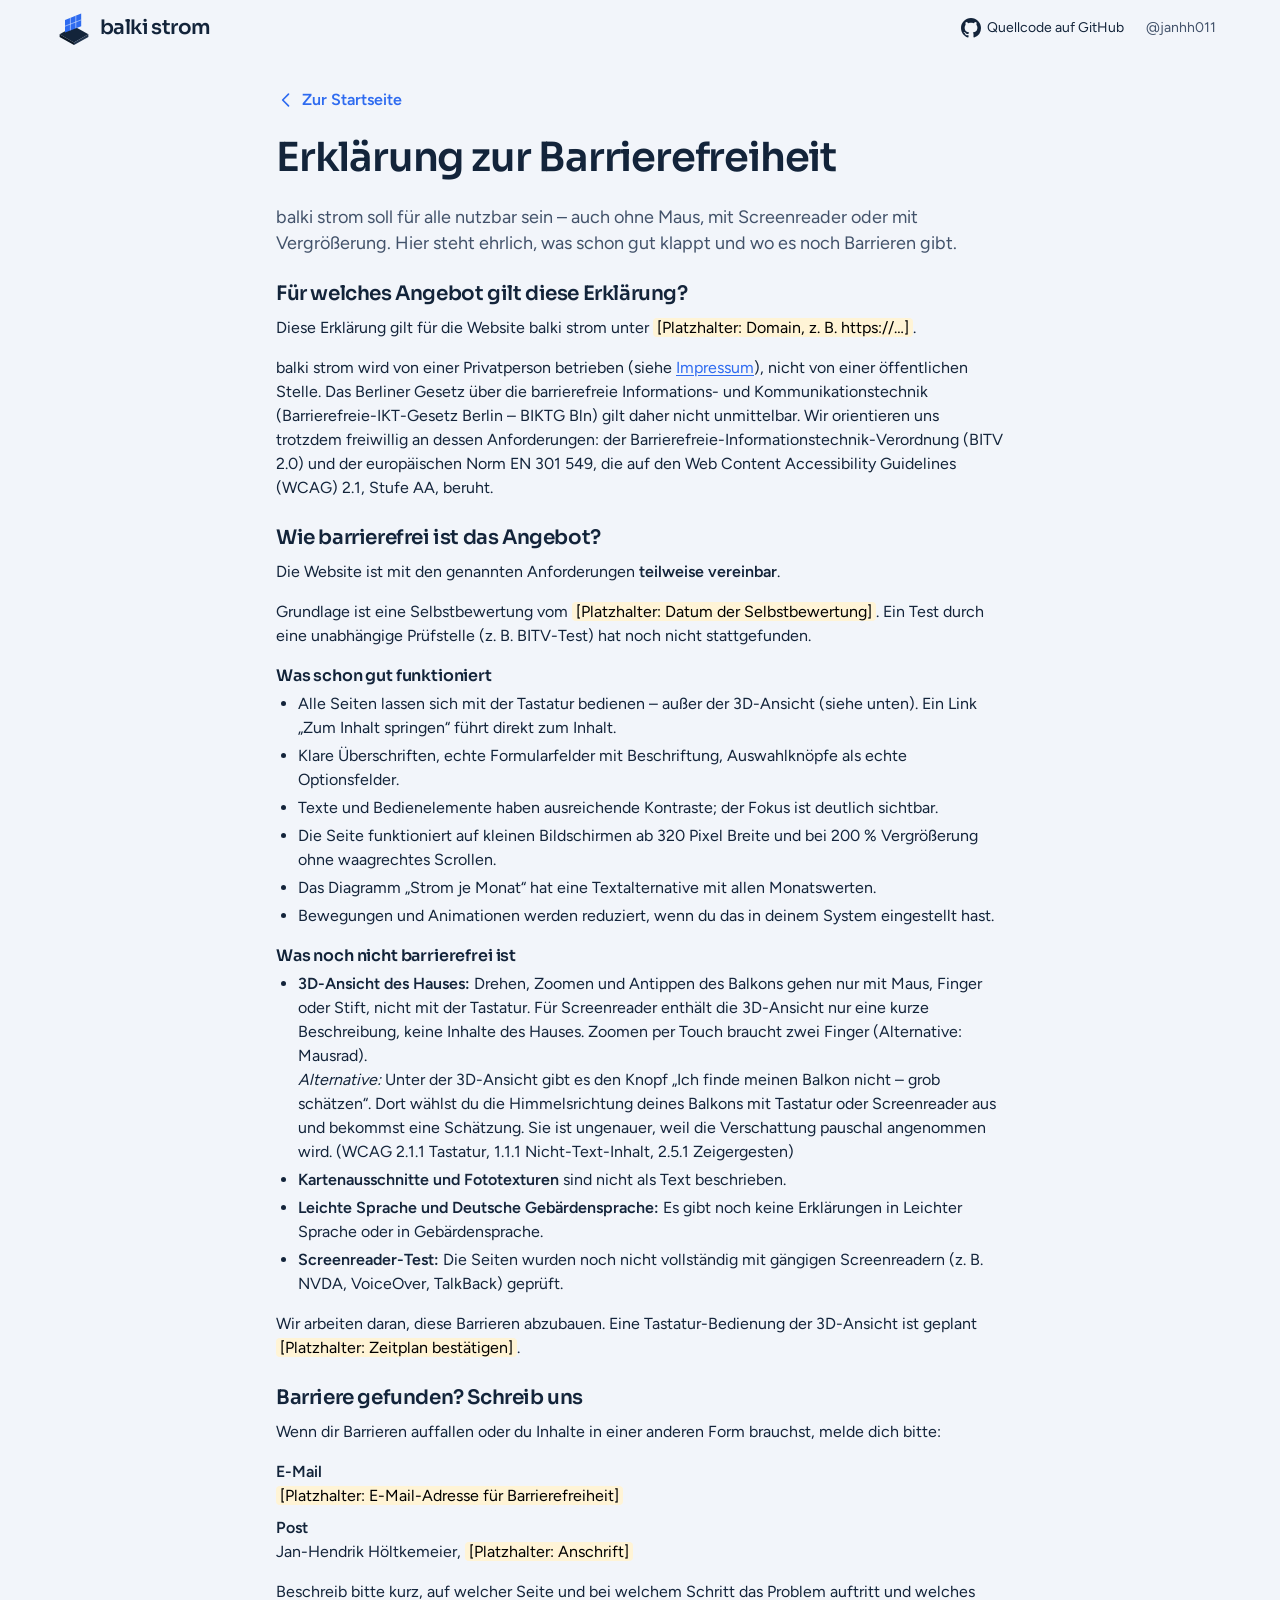
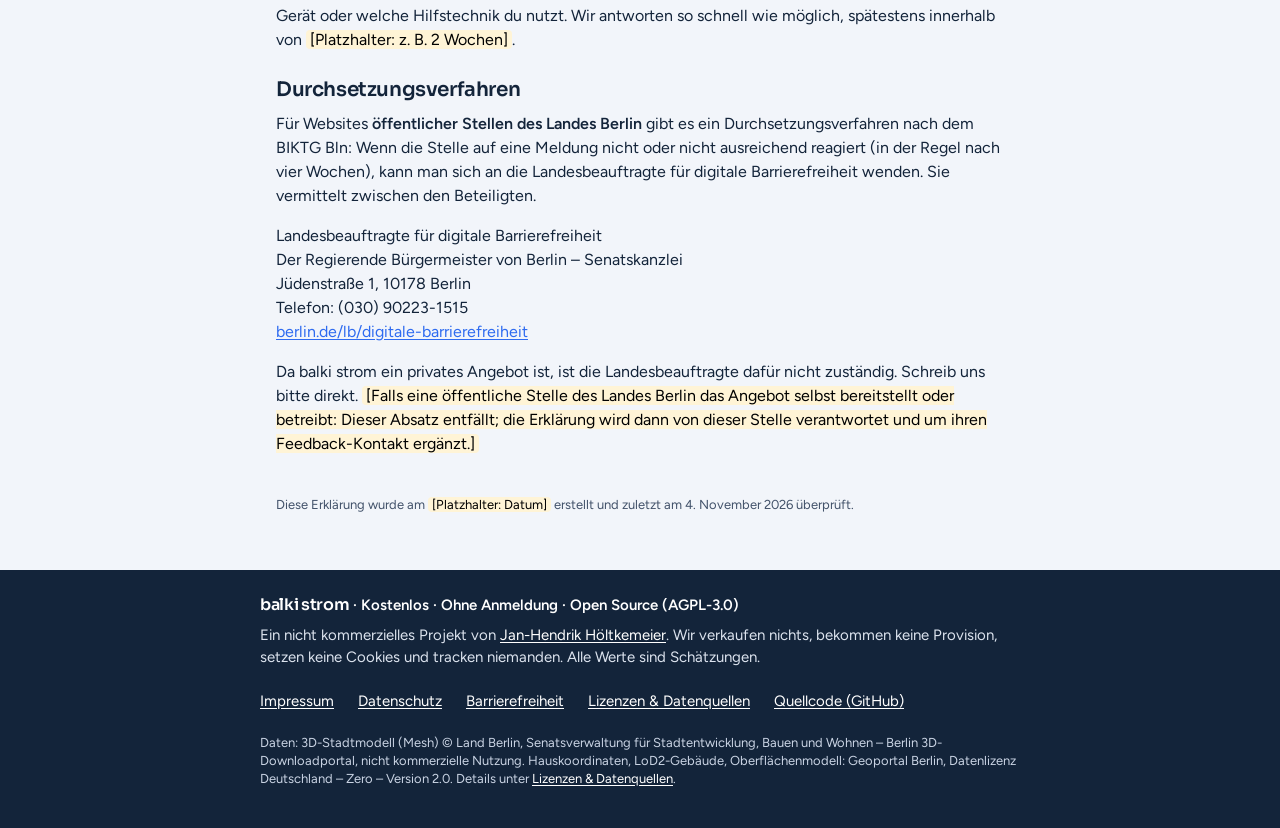
==== web/barrierefreiheit.html @ d5d0100d "Rechtliches für den öffentlichen Betrieb, Datensparsamkeit - Impressum (§ 5 DDG, § 18 MStV), Datensc" ====
<!doctype html>
<html lang="de">
<head>
<meta charset="utf-8">
<meta name="viewport" content="width=device-width, initial-scale=1">
<meta http-equiv="Content-Security-Policy" content="default-src 'self'; script-src 'none'; style-src 'self'; img-src 'self' data:; font-src 'self'; connect-src 'none'; object-src 'none'; base-uri 'none'; form-action 'none'">
<meta name="referrer" content="no-referrer">
<title>Barrierefreiheit – balki strom</title>
<meta name="description" content="Erklärung zur Barrierefreiheit von balki strom.">
<meta name="theme-color" content="#F2F5FA">
<link rel="icon" href="data:image/svg+xml,%3Csvg xmlns='http://www.w3.org/2000/svg' viewBox='0 0 32 32'%3E%3Crect width='32' height='32' rx='7' fill='%23F2F5FA'/%3E%3Cpath d='M5 21l11 6 11-6-11-6z' fill='%2313243A'/%3E%3Cpath d='M9 18V8l14-4v10z' fill='%232E6BF0'/%3E%3C/svg%3E">
<link rel="stylesheet" href="css/fonts.css">
<link rel="stylesheet" href="css/app.css">
</head>
<body>
<a class="skip" href="#inhalt">Zum Inhalt springen</a>

<header class="kopf">
  <a class="logo" href="./" aria-label="balki strom – Startseite">
    <svg viewBox="0 0 40 40" width="36" height="36" aria-hidden="true" focusable="false">
      <path d="M4 27 20 36l16-9-16-9z" fill="#13243A"/>
      <path d="M4 27v3l16 9v-3z" fill="#0b1726"/>
      <path d="M36 27v3l-16 9v-3z" fill="#22344d"/>
      <path d="M10 25V11l18-7v14z" fill="#2E6BF0"/>
      <path d="M16 22.6V8.7M22 20.3V6.4M10 18l18-7" stroke="#fff" stroke-width="1" stroke-opacity=".55"/>
    </svg>
    <span class="wortmarke">balki strom</span>
  </a>
  <nav class="kopf-nav" aria-label="Projekt auf GitHub">
    <a class="kopf-code" href="https://github.com/janhh011/balki_strom" target="_blank" rel="noopener noreferrer">
      <svg viewBox="0 0 16 16" width="20" height="20" aria-hidden="true" focusable="false"><path fill="currentColor" d="M8 0C3.58 0 0 3.58 0 8c0 3.54 2.29 6.53 5.47 7.59.4.07.55-.17.55-.38 0-.19-.01-.82-.01-1.49-2.01.37-2.53-.49-2.69-.94-.09-.23-.48-.94-.82-1.13-.28-.15-.68-.52-.01-.53.63-.01 1.08.58 1.23.82.72 1.21 1.87.87 2.33.66.07-.52.28-.87.51-1.07-1.78-.2-3.64-.89-3.64-3.95 0-.87.31-1.59.82-2.15-.08-.2-.36-1.02.08-2.12 0 0 .67-.21 2.2.82.64-.18 1.32-.27 2-.27.68 0 1.36.09 2 .27 1.53-1.04 2.2-.82 2.2-.82.44 1.1.16 1.92.08 2.12.51.56.82 1.27.82 2.15 0 3.07-1.87 3.75-3.65 3.95.29.25.54.73.54 1.48 0 1.07-.01 1.93-.01 2.2 0 .21.15.46.55.38A8.01 8.01 0 0 0 16 8c0-4.42-3.58-8-8-8z"/></svg>
      <span>Quellcode<span class="kopf-code-lang"> auf GitHub</span></span>
    </a>
    <a class="kopf-autor" href="https://github.com/janhh011" target="_blank" rel="noopener noreferrer"><span class="sr">Autor: </span>@janhh011<span class="sr"> auf GitHub</span></a>
  </nav>
</header>

<main class="seite" id="inhalt">
  <a class="zurueck" href="./"><svg viewBox="0 0 24 24" width="20" height="20" aria-hidden="true" focusable="false"><path d="M15 5l-7 7 7 7" fill="none" stroke="currentColor" stroke-width="2" stroke-linecap="round" stroke-linejoin="round"/></svg>Zur Startseite</a>
  <h1>Erklärung zur Barrierefreiheit</h1>
  <p class="lead">balki strom soll für alle nutzbar sein – auch ohne Maus, mit Screenreader oder mit Vergrößerung. Hier steht ehrlich, was schon gut klappt und wo es noch Barrieren gibt.</p>

  <h2>Für welches Angebot gilt diese Erklärung?</h2>
  <p>Diese Erklärung gilt für die Website balki strom unter <mark class="platzhalter">[Platzhalter: Domain, z. B. https://…]</mark>.</p>
  <p>balki strom wird von einer Privatperson betrieben (siehe <a href="impressum.html">Impressum</a>), nicht von einer öffentlichen Stelle. Das Berliner Gesetz über die barrierefreie Informations- und Kommunikationstechnik (Barrierefreie-IKT-Gesetz Berlin – BIKTG Bln) gilt daher nicht unmittelbar. Wir orientieren uns trotzdem freiwillig an dessen Anforderungen: der Barrierefreie-Informationstechnik-Verordnung (BITV 2.0) und der europäischen Norm EN 301 549, die auf den Web Content Accessibility Guidelines (WCAG) 2.1, Stufe AA, beruht.</p>

  <h2>Wie barrierefrei ist das Angebot?</h2>
  <p>Die Website ist mit den genannten Anforderungen <b>teilweise vereinbar</b>.</p>
  <p>Grundlage ist eine Selbstbewertung vom <mark class="platzhalter">[Platzhalter: Datum der Selbstbewertung]</mark>. Ein Test durch eine unabhängige Prüfstelle (z. B. BITV-Test) hat noch nicht stattgefunden.</p>

  <h3>Was schon gut funktioniert</h3>
  <ul>
    <li>Alle Seiten lassen sich mit der Tastatur bedienen – außer der 3D-Ansicht (siehe unten). Ein Link „Zum Inhalt springen“ führt direkt zum Inhalt.</li>
    <li>Klare Überschriften, echte Formularfelder mit Beschriftung, Auswahlknöpfe als echte Optionsfelder.</li>
    <li>Texte und Bedienelemente haben ausreichende Kontraste; der Fokus ist deutlich sichtbar.</li>
    <li>Die Seite funktioniert auf kleinen Bildschirmen ab 320 Pixel Breite und bei 200 % Vergrößerung ohne waagrechtes Scrollen.</li>
    <li>Das Diagramm „Strom je Monat“ hat eine Textalternative mit allen Monatswerten.</li>
    <li>Bewegungen und Animationen werden reduziert, wenn du das in deinem System eingestellt hast.</li>
  </ul>

  <h3>Was noch nicht barrierefrei ist</h3>
  <ul>
    <li><b>3D-Ansicht des Hauses:</b> Drehen, Zoomen und Antippen des Balkons gehen nur mit Maus, Finger oder Stift, nicht mit der Tastatur. Für Screenreader enthält die 3D-Ansicht nur eine kurze Beschreibung, keine Inhalte des Hauses. Zoomen per Touch braucht zwei Finger (Alternative: Mausrad). <br><i>Alternative:</i> Unter der 3D-Ansicht gibt es den Knopf „Ich finde meinen Balkon nicht – grob schätzen“. Dort wählst du die Himmelsrichtung deines Balkons mit Tastatur oder Screenreader aus und bekommst eine Schätzung. Sie ist ungenauer, weil die Verschattung pauschal angenommen wird. (WCAG 2.1.1 Tastatur, 1.1.1 Nicht-Text-Inhalt, 2.5.1 Zeigergesten)</li>
    <li><b>Kartenausschnitte und Fototexturen</b> sind nicht als Text beschrieben.</li>
    <li><b>Leichte Sprache und Deutsche Gebärdensprache:</b> Es gibt noch keine Erklärungen in Leichter Sprache oder in Gebärdensprache.</li>
    <li><b>Screenreader-Test:</b> Die Seiten wurden noch nicht vollständig mit gängigen Screenreadern (z. B. NVDA, VoiceOver, TalkBack) geprüft.</li>
  </ul>
  <p>Wir arbeiten daran, diese Barrieren abzubauen. Eine Tastatur-Bedienung der 3D-Ansicht ist geplant <mark class="platzhalter">[Platzhalter: Zeitplan bestätigen]</mark>.</p>

  <h2>Barriere gefunden? Schreib uns</h2>
  <p>Wenn dir Barrieren auffallen oder du Inhalte in einer anderen Form brauchst, melde dich bitte:</p>
  <dl>
    <dt>E-Mail</dt>
    <dd><mark class="platzhalter">[Platzhalter: E-Mail-Adresse für Barrierefreiheit]</mark></dd>
    <dt>Post</dt>
    <dd>Jan-Hendrik Höltkemeier, <mark class="platzhalter">[Platzhalter: Anschrift]</mark></dd>
  </dl>
  <p>Beschreib bitte kurz, auf welcher Seite und bei welchem Schritt das Problem auftritt und welches Gerät oder welche Hilfstechnik du nutzt. Wir antworten so schnell wie möglich, spätestens innerhalb von <mark class="platzhalter">[Platzhalter: z. B. 2 Wochen]</mark>.</p>

  <h2>Durchsetzungsverfahren</h2>
  <p>Für Websites <b>öffentlicher Stellen des Landes Berlin</b> gibt es ein Durchsetzungsverfahren nach dem BIKTG Bln: Wenn die Stelle auf eine Meldung nicht oder nicht ausreichend reagiert (in der Regel nach vier Wochen), kann man sich an die Landesbeauftragte für digitale Barrierefreiheit wenden. Sie vermittelt zwischen den Beteiligten.</p>
  <address>
    Landesbeauftragte für digitale Barrierefreiheit<br>
    Der Regierende Bürgermeister von Berlin – Senatskanzlei<br>
    Jüdenstraße 1, 10178 Berlin<br>
    Telefon: (030) 90223-1515<br>
    <a href="https://www.berlin.de/lb/digitale-barrierefreiheit/" target="_blank" rel="noopener noreferrer">berlin.de/lb/digitale-barrierefreiheit</a>
  </address>
  <p>Da balki strom ein privates Angebot ist, ist die Landesbeauftragte dafür nicht zuständig. Schreib uns bitte direkt. <mark class="platzhalter">[Falls eine öffentliche Stelle des Landes Berlin das Angebot selbst bereitstellt oder betreibt: Dieser Absatz entfällt; die Erklärung wird dann von dieser Stelle verantwortet und um ihren Feedback-Kontakt ergänzt.]</mark></p>

  <p class="klein stand">Diese Erklärung wurde am <mark class="platzhalter">[Platzhalter: Datum]</mark> erstellt und zuletzt am 4. November 2026 überprüft.</p>
</main>

<footer class="fuss">
  <div class="fuss-in">
    <h2 class="sr">Über das Projekt</h2>
    <p class="fuss-claim"><b>balki strom</b> · Kostenlos · Ohne&nbsp;Anmeldung · Open&nbsp;Source (AGPL-3.0)</p>
    <p class="fuss-text">Ein nicht kommerzielles Projekt von <a href="https://github.com/janhh011" target="_blank" rel="noopener noreferrer">Jan-Hendrik Höltkemeier</a>. Wir verkaufen nichts, bekommen keine Provision, setzen keine Cookies und tracken niemanden. Alle Werte sind Schätzungen.</p>
    <nav aria-label="Rechtliches und Projekt">
      <ul class="fuss-nav">
        <li><a href="impressum.html">Impressum</a></li>
        <li><a href="datenschutz.html">Datenschutz</a></li>
        <li><a href="barrierefreiheit.html" aria-current="page">Barrierefreiheit</a></li>
        <li><a href="lizenzen.html">Lizenzen &amp; Datenquellen</a></li>
        <li><a href="https://github.com/janhh011/balki_strom" target="_blank" rel="noopener noreferrer">Quellcode (GitHub)</a></li>
      </ul>
    </nav>
    <p class="klein fuss-daten">Daten: 3D-Stadtmodell (Mesh) © Land Berlin, Senatsverwaltung für Stadtentwicklung, Bauen und Wohnen – Berlin 3D-Downloadportal, nicht kommerzielle Nutzung. Hauskoordinaten, LoD2-Gebäude, Oberflächenmodell: Geoportal Berlin, Datenlizenz Deutschland – Zero – Version 2.0. Details unter <a href="lizenzen.html">Lizenzen &amp; Datenquellen</a>.</p>
  </div>
</footer>
</body>
</html>
---- web/css/fonts.css ----
/* Selbst gehostete Schriften (SIL Open Font License, siehe fonts/OFL-*.txt), aus @fontsource/sora und @fontsource/figtree */
@font-face{font-family:'Sora';font-style:normal;font-weight:400;font-display:swap;src:url(../fonts/sora-latin-ext-400-normal.woff2) format('woff2');unicode-range:U+0100-02BA,U+02BD-02C5,U+02C7-02CC,U+02CE-02D7,U+02DD-02FF,U+0304,U+0308,U+0329,U+1D00-1DBF,U+1E00-1E9F,U+1EF2-1EFF,U+2020,U+20A0-20AB,U+20AD-20C0,U+2113,U+2C60-2C7F,U+A720-A7FF}
@font-face{font-family:'Sora';font-style:normal;font-weight:400;font-display:swap;src:url(../fonts/sora-latin-400-normal.woff2) format('woff2');unicode-range:U+0000-00FF,U+0131,U+0152-0153,U+02BB-02BC,U+02C6,U+02DA,U+02DC,U+0304,U+0308,U+0329,U+2000-206F,U+20AC,U+2122,U+2191,U+2193,U+2212,U+2215,U+FEFF,U+FFFD}
@font-face{font-family:'Sora';font-style:normal;font-weight:600;font-display:swap;src:url(../fonts/sora-latin-ext-600-normal.woff2) format('woff2');unicode-range:U+0100-02BA,U+02BD-02C5,U+02C7-02CC,U+02CE-02D7,U+02DD-02FF,U+0304,U+0308,U+0329,U+1D00-1DBF,U+1E00-1E9F,U+1EF2-1EFF,U+2020,U+20A0-20AB,U+20AD-20C0,U+2113,U+2C60-2C7F,U+A720-A7FF}
@font-face{font-family:'Sora';font-style:normal;font-weight:600;font-display:swap;src:url(../fonts/sora-latin-600-normal.woff2) format('woff2');unicode-range:U+0000-00FF,U+0131,U+0152-0153,U+02BB-02BC,U+02C6,U+02DA,U+02DC,U+0304,U+0308,U+0329,U+2000-206F,U+20AC,U+2122,U+2191,U+2193,U+2212,U+2215,U+FEFF,U+FFFD}
@font-face{font-family:'Figtree';font-style:normal;font-weight:400;font-display:swap;src:url(../fonts/figtree-latin-ext-400-normal.woff2) format('woff2');unicode-range:U+0100-02BA,U+02BD-02C5,U+02C7-02CC,U+02CE-02D7,U+02DD-02FF,U+0304,U+0308,U+0329,U+1D00-1DBF,U+1E00-1E9F,U+1EF2-1EFF,U+2020,U+20A0-20AB,U+20AD-20C0,U+2113,U+2C60-2C7F,U+A720-A7FF}
@font-face{font-family:'Figtree';font-style:normal;font-weight:400;font-display:swap;src:url(../fonts/figtree-latin-400-normal.woff2) format('woff2');unicode-range:U+0000-00FF,U+0131,U+0152-0153,U+02BB-02BC,U+02C6,U+02DA,U+02DC,U+0304,U+0308,U+0329,U+2000-206F,U+20AC,U+2122,U+2191,U+2193,U+2212,U+2215,U+FEFF,U+FFFD}
@font-face{font-family:'Figtree';font-style:normal;font-weight:600;font-display:swap;src:url(../fonts/figtree-latin-ext-600-normal.woff2) format('woff2');unicode-range:U+0100-02BA,U+02BD-02C5,U+02C7-02CC,U+02CE-02D7,U+02DD-02FF,U+0304,U+0308,U+0329,U+1D00-1DBF,U+1E00-1E9F,U+1EF2-1EFF,U+2020,U+20A0-20AB,U+20AD-20C0,U+2113,U+2C60-2C7F,U+A720-A7FF}
@font-face{font-family:'Figtree';font-style:normal;font-weight:600;font-display:swap;src:url(../fonts/figtree-latin-600-normal.woff2) format('woff2');unicode-range:U+0000-00FF,U+0131,U+0152-0153,U+02BB-02BC,U+02C6,U+02DA,U+02DC,U+0304,U+0308,U+0329,U+2000-206F,U+20AC,U+2122,U+2191,U+2193,U+2212,U+2215,U+FEFF,U+FFFD}
---- web/css/app.css ----
/* balki strom – Styleguide „Solar Blue“ (docs/STYLEGUIDE.md). Mobil zuerst, 8-px-Raster. */
:root {
  --navy: #13243A;
  --solar-blue: #2E6BF0;
  --ersparnis: #19B37A;
  --sonne: #FFC233;
  --mist: #F2F5FA;
  --blue-10: #EAF0FE;
  --ersparnis-tint: #E3F6EE;
  --ersparnis-text: #0B6B49;
  --sonne-tint: #FFF4D6;
  --weiss: #fff;
  --text-2: #42526A;          /* Sekundärtext auf Weiß/Mist: 7,6 : 1 */
  --linie: #D5DDEA;
  --blue-dunkel: #1F55CC;     /* Hover */
  --fehler: #A4262C;
  --r-feld: 8px; --r-karte: 12px; --r-klein: 6px;
  --s1: 4px; --s2: 8px; --s3: 16px; --s4: 24px; --s5: 40px; --s6: 64px;
  --schatten: 0 1px 2px rgba(19, 36, 58, .06), 0 4px 16px rgba(19, 36, 58, .06);
  --sora: 'Sora', system-ui, sans-serif;
  --figtree: 'Figtree', system-ui, -apple-system, 'Segoe UI', sans-serif;
  color-scheme: light;
}
*, *::before, *::after { box-sizing: border-box; }
html { -webkit-text-size-adjust: 100%; scroll-behavior: smooth; }
@media (prefers-reduced-motion: reduce) { html { scroll-behavior: auto; } *, *::before, *::after { animation-duration: .01ms !important; transition: none !important; } }
body { margin: 0; background: var(--mist); color: var(--navy); font: 400 16px/24px var(--figtree); overflow-wrap: break-word; }
h1, h2, h3 { font-family: var(--sora); font-weight: 600; margin: 0; }
h1 { font-size: 30px; line-height: 36px; letter-spacing: -.03em; }
h2 { font-size: 24px; line-height: 30px; letter-spacing: -.02em; }
h3 { font-size: 18px; line-height: 24px; letter-spacing: -.01em; }
@media (min-width: 720px) { h1 { font-size: 40px; line-height: 44px; } h2 { font-size: 28px; line-height: 34px; } }
p { margin: 0 0 var(--s3); }
a { color: var(--solar-blue); text-underline-offset: 2px; }
a:hover { color: var(--blue-dunkel); }
:focus-visible { outline: 3px solid var(--solar-blue); outline-offset: 2px; border-radius: 4px; }
[hidden] { display: none !important; }
.sr { position: absolute; width: 1px; height: 1px; overflow: hidden; clip: rect(0 0 0 0); white-space: nowrap; }
.skip { position: absolute; left: var(--s2); top: -48px; background: var(--navy); color: #fff; padding: var(--s2) var(--s3); border-radius: var(--r-feld); z-index: 10; }
.skip:focus { top: var(--s2); color: #fff; }
.klein { font-size: 13px; line-height: 18px; color: var(--text-2); }
.label { font: 600 13px/18px var(--figtree); color: var(--text-2); margin: 0 0 var(--s1); }

/* Buttons */
.btn { display: inline-flex; align-items: center; justify-content: center; gap: var(--s2); min-height: 48px; padding: 12px 20px;
  background: var(--solar-blue); color: #fff; border: 0; border-radius: var(--r-feld); font: 600 16px/24px var(--figtree);
  text-decoration: none; cursor: pointer; }
.btn:hover { background: var(--blue-dunkel); color: #fff; }
.btn-zweit { background: var(--weiss); color: var(--solar-blue); box-shadow: inset 0 0 0 2px var(--solar-blue); }
.btn-zweit:hover { background: var(--blue-10); color: var(--blue-dunkel); }
.link { background: none; border: 0; padding: 0; color: var(--solar-blue); font: inherit; text-decoration: underline; text-underline-offset: 2px; cursor: pointer; min-height: 32px; }

/* Kopf */
.kopf { display: flex; align-items: center; justify-content: space-between; gap: var(--s3); padding: var(--s2) var(--s3); max-width: 1200px; margin: 0 auto; }
.logo { display: inline-flex; align-items: center; gap: var(--s2); color: var(--navy); text-decoration: none; }
.wortmarke { font: 600 20px/24px var(--sora); letter-spacing: -.03em; }
.kopf-code { display: inline-flex; align-items: center; gap: 6px; font-size: 14px; color: var(--navy); text-decoration: none; padding: 6px 10px; border-radius: var(--r-feld); min-height: 40px; }
.kopf-code:hover { background: var(--blue-10); color: var(--navy); }
.kopf-code-lang { display: none; }
@media (min-width: 560px) { .kopf-code-lang { display: inline; } }

/* 1. Start */
.start { padding: var(--s4) var(--s3) var(--s5); }
.start-in { max-width: 640px; margin: 0 auto; }
.eyebrow { font: 600 13px/18px var(--figtree); color: var(--solar-blue); text-transform: uppercase; letter-spacing: .06em; margin-bottom: var(--s2); }
.start h1 { margin-bottom: var(--s3); }
.lead { font-size: 18px; line-height: 26px; color: var(--text-2); }
.suche { position: relative; margin-top: var(--s4); }
.suche-label { display: block; font: 600 16px/24px var(--figtree); margin-bottom: var(--s2); }
.suche-feld { display: flex; align-items: center; gap: var(--s2); background: var(--weiss); border: 2px solid var(--linie); border-radius: var(--r-karte); padding: 6px 6px 6px 12px; box-shadow: var(--schatten); }
.suche-feld:focus-within { border-color: var(--solar-blue); box-shadow: 0 0 0 4px var(--blue-10); }
.suche-icon { width: 24px; height: 24px; color: var(--text-2); flex: none; }
.suche input { flex: 1; min-width: 0; border: 0; background: none; font: 400 18px/24px var(--figtree); color: var(--navy); padding: 10px 4px; outline: none; }
.suche input::placeholder { color: #6B7A8F; }
.suche .btn { flex: none; padding: 12px 18px; }
.suche-hilfe { font-size: 13px; line-height: 18px; color: var(--text-2); margin: var(--s2) 0 0; }
.vorschlaege { position: absolute; left: 0; right: 0; top: calc(100% - 22px); z-index: 5; list-style: none; margin: 0; padding: var(--s1);
  background: var(--weiss); border: 1px solid var(--linie); border-radius: var(--r-karte); box-shadow: 0 12px 32px rgba(19, 36, 58, .16); max-height: 340px; overflow: auto; }
.suche-label + .suche-feld + .vorschlaege { top: 92px; }
.vorschlaege li { padding: 10px 12px; border-radius: var(--r-feld); }
.vorschlaege [role=option] { display: flex; justify-content: space-between; align-items: baseline; gap: var(--s2); cursor: pointer; min-height: 44px; }
.vorschlaege [role=option]:hover, .vorschlaege [aria-selected=true] { background: var(--blue-10); }
.vorschlaege [aria-selected=true] { box-shadow: inset 3px 0 0 var(--solar-blue); }
.v-str { font-weight: 600; }
.v-ort { font-size: 13px; color: var(--text-2); white-space: nowrap; }
.vorschlaege .info { color: var(--text-2); font-size: 15px; line-height: 22px; }
.vertrauen { display: flex; flex-wrap: wrap; gap: var(--s2) var(--s3); list-style: none; padding: 0; margin: var(--s3) 0 0; font: 600 14px/20px var(--figtree); color: var(--navy); }
.vertrauen li { display: inline-flex; align-items: center; gap: 6px; }
.vertrauen svg { width: 18px; height: 18px; color: var(--ersparnis-text); flex: none; }
.vertrauen a { color: var(--navy); }
.gebiet { font-size: 13px; line-height: 18px; color: var(--text-2); margin: var(--s3) 0 0; }
.hinweis-nkz { margin-top: var(--s4); padding: var(--s3); background: var(--sonne-tint); border-radius: var(--r-karte); font-size: 15px; line-height: 22px; }
.hinweis-nkz b { display: block; font-family: var(--sora); font-weight: 600; }
.hinweis-nkz a { color: var(--navy); font-weight: 600; }

/* Arbeitsbereich: Haus + Ergebnis */
.arbeit { padding: 0 var(--s3) var(--s5); max-width: 1200px; margin: 0 auto; display: grid; gap: var(--s4); }
@media (min-width: 1000px) {
  .arbeit { grid-template-columns: minmax(0, 1.25fr) minmax(0, 1fr); align-items: start; gap: var(--s5); }
  .haus { position: sticky; top: var(--s3); }
}
body.hat-adresse .start { padding-bottom: var(--s4); }
body.hat-adresse .start .eyebrow, body.hat-adresse .start h1, body.hat-adresse .start .lead, body.hat-adresse .hinweis-nkz, body.hat-adresse .gebiet { display: none; }
body.hat-adresse .start-in { max-width: 1168px; }
body.hat-adresse .suche { margin-top: 0; max-width: 640px; }

.haus-kopf { display: flex; justify-content: space-between; align-items: flex-end; gap: var(--s3); margin-bottom: var(--s3); }
.haus-kopf h2:focus { outline: none; }
.haus-kopf .link { white-space: nowrap; flex: none; }
.viewer-rahmen { position: relative; border-radius: var(--r-karte); overflow: hidden; background: #DCE4F0; height: 58vh; min-height: 300px; max-height: 640px; box-shadow: var(--schatten); }
@media (min-width: 1000px) { .viewer-rahmen { height: 70vh; } }
.viewer { position: absolute; inset: 0; touch-action: none; }
.viewer-laden { position: absolute; inset: 0; display: flex; flex-direction: column; align-items: center; justify-content: center; gap: var(--s3); background: rgba(242, 245, 250, .92); padding: var(--s4); text-align: center; }
.viewer-laden p { margin: 0; font-weight: 600; }
.fortschritt { width: min(240px, 80%); height: 8px; border-radius: 4px; background: var(--blue-10); overflow: hidden; }
.fortschritt span { display: block; height: 100%; width: 0; background: var(--solar-blue); transition: width .2s; }
.viewer-tipp { position: absolute; left: var(--s2); right: var(--s2); bottom: var(--s2); margin: 0; padding: var(--s2) var(--s3); background: rgba(19, 36, 58, .86); color: #fff; border-radius: var(--r-feld); font-size: 14px; line-height: 20px; text-align: center; pointer-events: none; }
.haus-fuss { margin: var(--s2) 0 0; font-size: 14px; }
.ohne3d { background: var(--weiss); border-radius: var(--r-karte); padding: var(--s4) var(--s3); box-shadow: var(--schatten); }
.ohne3d h3 { margin-bottom: var(--s2); }

/* Chips / Segmente (echte Radiobuttons) */
.chips, .seg { display: flex; flex-wrap: wrap; gap: var(--s2); }
.seg label, .chips label { position: relative; }
.seg input, .chips input { position: absolute; opacity: 0; inset: 0; margin: 0; cursor: pointer; }
.seg span, .chips span { display: inline-flex; align-items: center; justify-content: center; min-height: 44px; min-width: 48px; padding: 8px 14px; border-radius: var(--r-feld);
  background: var(--weiss); box-shadow: inset 0 0 0 1.5px var(--linie); font-weight: 600; font-size: 15px; cursor: pointer; }
.seg input:checked + span, .chips input:checked + span { background: var(--blue-10); box-shadow: inset 0 0 0 2px var(--solar-blue); color: var(--navy); }
.seg input:focus-visible + span, .chips input:focus-visible + span { outline: 3px solid var(--solar-blue); outline-offset: 2px; }
.seg input:disabled + span { opacity: .5; cursor: progress; }

/* Ergebnis */
.karte { background: var(--weiss); border-radius: var(--r-karte); padding: var(--s4) var(--s3); box-shadow: var(--schatten); margin-bottom: var(--s3); }
@media (min-width: 720px) { .karte { padding: var(--s4); } }
.warten-text { margin: 0; }
.laden { display: flex; align-items: center; gap: var(--s3); font-weight: 600; }
.spinner { width: 24px; height: 24px; border-radius: 50%; border: 3px solid var(--blue-10); border-top-color: var(--solar-blue); animation: dreh 0.8s linear infinite; flex: none; }
@keyframes dreh { to { transform: rotate(360deg); } }
.fehler { box-shadow: inset 4px 0 0 var(--fehler), var(--schatten); }
.ergebnis-kopf { background: var(--ersparnis-tint); box-shadow: none; }
.ergebnis-kopf h2 { font-size: 26px; line-height: 34px; margin-bottom: var(--s2); }
.ergebnis-kopf h2:focus { outline: none; }
.ergebnis-kopf p:last-child { margin: 0; }
.kpi-zahl { display: inline-block; font-size: 44px; line-height: 52px; color: var(--ersparnis-text); font-variant-numeric: tabular-nums; letter-spacing: -.03em; white-space: nowrap; }
@media (min-width: 720px) { .kpi-zahl { font-size: 48px; } }
.kpis { display: grid; grid-template-columns: 1fr 1fr; gap: var(--s2); margin: 0 0 var(--s3); }
.kpi { background: var(--weiss); border-radius: var(--r-karte); padding: var(--s3); box-shadow: var(--schatten); min-width: 0; }
.kpi:first-child { grid-column: 1 / -1; }
.kpi dt { font: 600 13px/18px var(--figtree); color: var(--text-2); }
.kpi dd { margin: 0; }
.kpi-wert { display: block; font: 600 22px/30px var(--sora); font-variant-numeric: tabular-nums; letter-spacing: -.02em; }
.kpi:first-child .kpi-wert { font-size: 28px; line-height: 36px; }
.kpi-sub { display: block; font-size: 13px; line-height: 18px; color: var(--text-2); }
.kpi-gruen { background: var(--ersparnis-tint); box-shadow: none; }
.kpi-gruen .kpi-wert { color: var(--ersparnis-text); }
.lang { font-size: 15px; line-height: 22px; }
.hinweise { margin: 0 0 var(--s3); padding: var(--s3) var(--s3) var(--s3) 36px; background: var(--sonne-tint); border-radius: var(--r-karte); font-size: 15px; line-height: 22px; }
.hinweise li + li { margin-top: var(--s1); }
.wahl { border: 0; margin: 0 0 var(--s3); padding: var(--s3); background: var(--weiss); border-radius: var(--r-karte); box-shadow: var(--schatten); min-width: 0; }
.wahl legend { font: 600 16px/24px var(--sora); padding: 0; float: left; width: 100%; margin-bottom: var(--s2); }
.wahl-zeile { display: flex; flex-wrap: wrap; align-items: center; gap: var(--s2) var(--s3); margin-bottom: var(--s2); clear: both; }
.wahl-name { width: 72px; font-weight: 600; font-size: 15px; }
.wahl .klein { margin: var(--s2) 0 0; }
.monate { margin: 0 0 var(--s3); padding: var(--s3); background: var(--weiss); border-radius: var(--r-karte); box-shadow: var(--schatten); }
.monate svg { display: block; width: 100%; height: auto; margin-top: var(--s2); }
.monate .balken { fill: var(--solar-blue); }
.monate .balken:hover { fill: var(--blue-dunkel); }
.monate .achse { stroke: var(--linie); stroke-width: 1; }
.monate .tick { font: 400 11px var(--figtree); fill: var(--text-2); }
.monate .wert { font: 600 12px var(--sora); fill: var(--navy); }
.rechnung { background: var(--weiss); border-radius: var(--r-karte); box-shadow: var(--schatten); margin-bottom: var(--s3); }
.rechnung summary { padding: var(--s3); font: 600 16px/24px var(--sora); cursor: pointer; color: var(--solar-blue); list-style-position: inside; }
.rechnung-in { padding: 0 var(--s3) var(--s3); }
.feld { margin-bottom: var(--s3); }
.feld label, .feld-name { display: block; font-weight: 600; margin-bottom: var(--s1); }
.feld input[type=text], .feld input[type=number], textarea { width: 100%; font: 400 16px/24px var(--figtree); color: var(--navy); padding: 10px 12px; border: 1.5px solid var(--linie); border-radius: var(--r-feld); background: var(--weiss); }
.feld input:focus, textarea:focus { border-color: var(--solar-blue); outline: 3px solid var(--blue-10); outline-offset: 0; }
.preis-zeile { display: flex; align-items: center; gap: var(--s2); }
.preis-zeile input[type=number] { width: 112px; font-family: var(--sora); font-weight: 600; }
.feld .klein { margin: var(--s1) 0 0; }
.annahmen { display: grid; grid-template-columns: 1fr; gap: 2px var(--s3); margin: var(--s3) 0; padding-top: var(--s3); border-top: 1px solid var(--linie); font-size: 15px; line-height: 22px; }
.annahmen dt { color: var(--text-2); font-size: 13px; margin-top: var(--s2); }
.annahmen dd { margin: 0; }
@media (min-width: 560px) { .annahmen { grid-template-columns: 140px 1fr; } .annahmen dt { margin-top: 0; } }
.weiter { margin: var(--s4) 0 0; }

/* 4. Schritte */
.schritte { background: var(--weiss); padding: var(--s5) var(--s3); }
.schritte-in { max-width: 760px; margin: 0 auto; }
.schritte h2 { margin-bottom: var(--s2); }
.liste-schritte { list-style: none; counter-reset: schritt; padding: 0; margin: var(--s4) 0 0; }
.schritt { counter-increment: schritt; position: relative; padding: 0 0 var(--s5) 56px; }
.schritt::before { content: counter(schritt); position: absolute; left: 0; top: 0; width: 40px; height: 40px; border-radius: 50%; background: var(--solar-blue); color: #fff;
  font: 600 18px/40px var(--sora); text-align: center; }
.schritt:not(:last-child)::after { content: ''; position: absolute; left: 19px; top: 48px; bottom: 8px; width: 2px; background: var(--blue-10); }
.schritt-kopf { display: flex; flex-wrap: wrap; align-items: baseline; gap: var(--s1) var(--s3); margin: 6px 0 var(--s2); }
.dauer { font: 600 13px/18px var(--figtree); background: var(--sonne-tint); color: var(--navy); padding: 2px 8px; border-radius: var(--r-klein); }
.haken { list-style: none; padding: 0; margin: 0 0 var(--s3); }
.haken li { position: relative; padding-left: 28px; margin-bottom: var(--s2); }
.haken li::before { content: ''; position: absolute; left: 4px; top: 6px; width: 12px; height: 7px; border-left: 2px solid var(--ersparnis-text); border-bottom: 2px solid var(--ersparnis-text); transform: rotate(-45deg); }
.unter { padding-left: 20px; margin: 0 0 var(--s2); }
.unter li { margin-bottom: var(--s1); }
.mastr { display: grid; grid-template-columns: 1fr; gap: 2px var(--s3); margin: 0 0 var(--s3); padding: var(--s3); background: var(--mist); border-radius: var(--r-karte); font-size: 15px; line-height: 22px; }
.mastr dt { font-weight: 600; margin-top: var(--s2); }
.mastr dt:first-child { margin-top: 0; }
.mastr dd { margin: 0; }
@media (min-width: 560px) { .mastr { grid-template-columns: 140px 1fr; } .mastr dt { margin-top: 0; } }
.mail { background: var(--mist); border-radius: var(--r-karte); padding: var(--s3); margin-top: var(--s3); }
.mail-felder { display: grid; gap: 0 var(--s3); }
@media (min-width: 560px) { .mail-felder { grid-template-columns: 1fr 1fr; } }
.mail-betreff { font-size: 15px; }
.mail-betreff .label { display: inline; }
textarea { min-height: 280px; resize: vertical; font-size: 15px; line-height: 22px; }
.aktionen { display: flex; flex-wrap: wrap; gap: var(--s2); margin-top: var(--s2); }
.aktionen .btn { flex: 1 1 200px; }
.hilfe { padding-left: 20px; margin: 0; }
.hilfe li { margin-bottom: var(--s2); }
.ziel { font: 600 18px/26px var(--sora); padding-left: 56px; margin: 0; }

/* Fuß */
.fuss { background: var(--navy); color: #fff; padding: var(--s5) var(--s3); }
.fuss-in { max-width: 760px; margin: 0 auto; }
.fuss a { color: #fff; }
.fuss .klein { color: #C9D3E3; }
.fuss-titel { font-size: 18px; line-height: 24px; margin-bottom: var(--s2); }
.fuss-links { margin: 0; }

/* Attrappe des Viewers */
.attrappe { position: absolute; inset: 0; display: flex; align-items: center; justify-content: center; padding: var(--s3); }
.attrappe-svg { width: 100%; height: 100%; max-width: 420px; }
.a-wand { fill: #E9DCC7; stroke: #C9B898; }
.a-titel { font: 600 11px var(--figtree); fill: var(--text-2); }
.a-fenster { fill: #9FB3CC; }
.a-gelaender { fill: #8C99AA; }
.a-balkon { cursor: pointer; }
.a-balkon:hover .a-gelaender, .a-balkon:focus .a-gelaender { fill: var(--sonne); }
.a-balkon:focus { outline: none; }
.a-balkon.an .a-gelaender { fill: var(--navy); }
.a-modul { fill: var(--solar-blue); stroke: #fff; stroke-width: .8; }
.a-marker { fill: var(--sonne); stroke: var(--navy); stroke-width: 1.5; }

/* Unterseiten (Impressum, Datenschutz) */
.seite { max-width: 760px; margin: 0 auto; padding: var(--s4) var(--s3) var(--s5); }
.seite h1 { margin-bottom: var(--s4); }
.seite h2 { margin: var(--s4) 0 var(--s2); font-size: 20px; line-height: 28px; }
.platzhalter { background: var(--sonne-tint); padding: 0 4px; border-radius: 4px; }

/* Kopf: GitHub-Links (Repo + Profil) */
.kopf-nav { display: flex; align-items: center; gap: var(--s1); flex: none; }
.kopf-code svg { flex: none; }
.kopf-autor { display: none; font-size: 14px; color: var(--text-2); text-decoration: none; padding: 6px 8px; border-radius: var(--r-feld); min-height: 40px; align-items: center; }
.kopf-autor:hover { background: var(--blue-10); color: var(--navy); }
@media (min-width: 480px) { .kopf-autor { display: inline-flex; } }

/* Fuß: kompakt */
.fuss { padding: var(--s4) var(--s3) var(--s5); font-size: 15px; line-height: 22px; }
.fuss p { margin: 0 0 var(--s2); }
.fuss-claim { font-weight: 600; }
.fuss-claim b { font: 600 16px/22px var(--sora); letter-spacing: -.02em; }
.fuss-text { color: #DCE3EE; }
.fuss-nav { list-style: none; padding: 0; margin: var(--s3) 0; display: flex; flex-wrap: wrap; gap: 0 var(--s4); }
.fuss-nav a { display: inline-block; padding: 6px 0; }
.fuss .fuss-daten { margin: 0; }
.fuss a:hover { color: var(--sonne-tint); }
.fuss :focus-visible { outline-color: var(--sonne); }

/* Unterseiten: Impressum, Datenschutz, Barrierefreiheit, Lizenzen */
.zurueck { display: inline-flex; align-items: center; gap: 6px; margin-bottom: var(--s3); font-weight: 600; text-decoration: none; min-height: 40px; }
.zurueck:hover { text-decoration: underline; }
.seite h3 { margin: var(--s3) 0 var(--s1); font-size: 16px; line-height: 24px; }
.seite ul, .seite ol { padding-left: 22px; margin: 0 0 var(--s3); }
.seite li { margin-bottom: var(--s1); }
.seite address { font-style: normal; margin: 0 0 var(--s3); }
.seite .lead { margin-bottom: var(--s4); }
.seite dl { margin: 0 0 var(--s3); }
.seite dt { font-weight: 600; margin-top: var(--s2); }
.seite dd { margin: 0; }
.kasten { background: var(--weiss); border-radius: var(--r-karte); padding: var(--s3); box-shadow: var(--schatten); margin: 0 0 var(--s3); }
.kasten > :last-child { margin-bottom: 0; }
.kasten-hinweis { background: var(--sonne-tint); box-shadow: none; }
.kasten-gut { background: var(--ersparnis-tint); box-shadow: none; }
.inhalt-liste { columns: 1; }
@media (min-width: 560px) { .inhalt-liste { columns: 2; column-gap: var(--s4); } }
.lizenztext { overflow-wrap: anywhere; font: 400 13px/19px ui-monospace, SFMono-Regular, Menlo, Consolas, monospace; background: var(--weiss); border: 1px solid var(--linie); border-radius: var(--r-feld); padding: var(--s3); margin: 0 0 var(--s3); }
.lizenztext p { margin: 0 0 var(--s2); }
.lizenztext p:last-child { margin: 0; }
.stand { margin-top: var(--s5); }
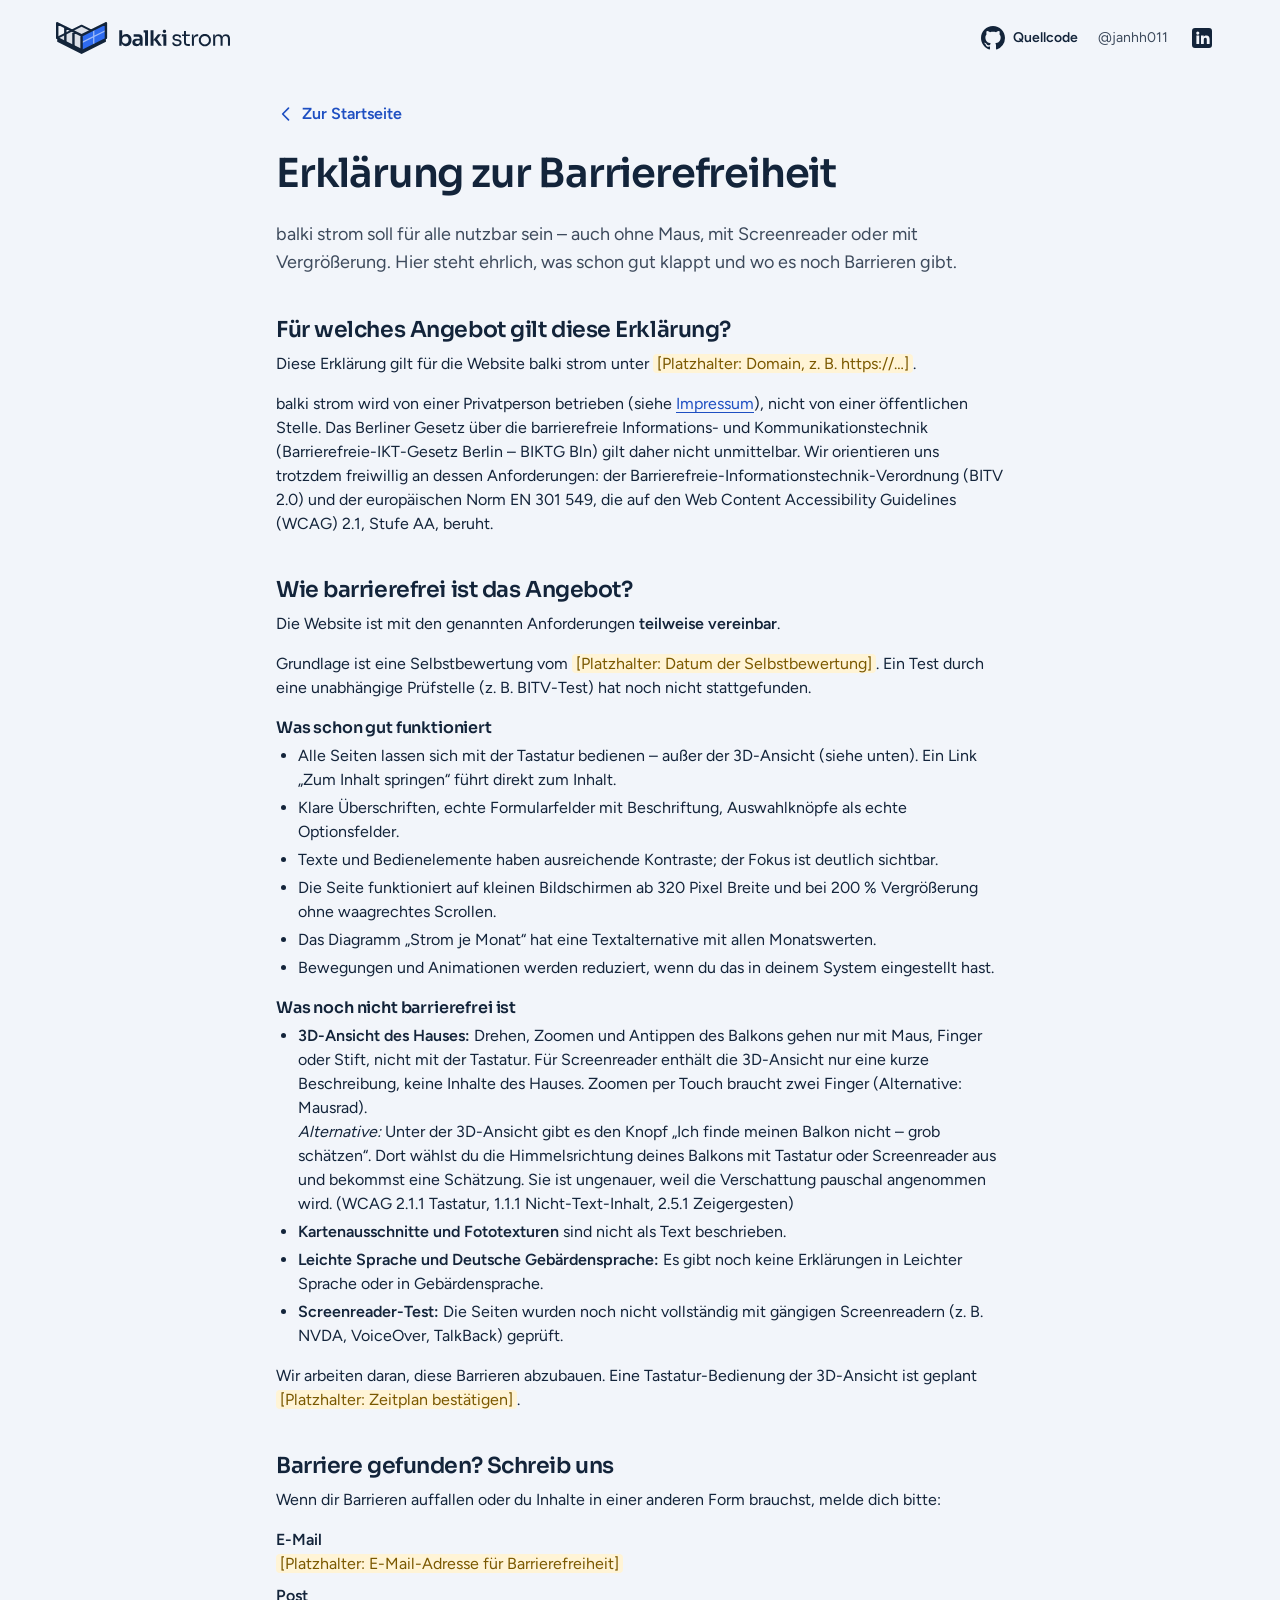
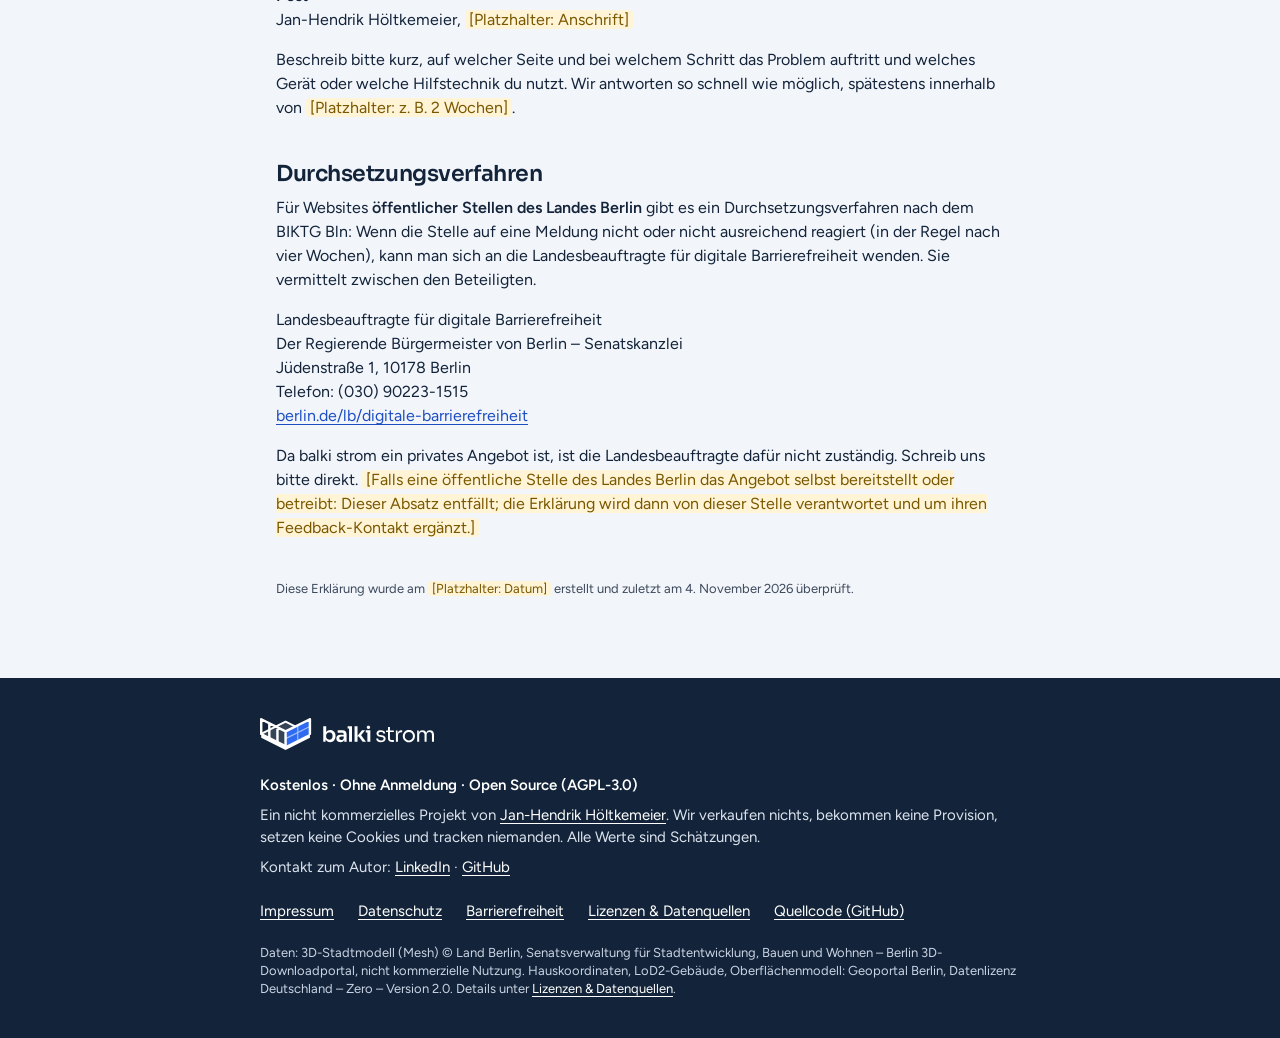
==== commit f1ba92fd: "Styleguide exakt umgesetzt, LinkedIn, Viewer-Rückmeldungen - Logo/Bildmarke aus den Vektorformen des" ====
--- a/web/barrierefreiheit.html
+++ b/web/barrierefreiheit.html
@@ -8,7 +8,9 @@
 <title>Barrierefreiheit – balki strom</title>
 <meta name="description" content="Erklärung zur Barrierefreiheit von balki strom.">
 <meta name="theme-color" content="#F2F5FA">
-<link rel="icon" href="data:image/svg+xml,%3Csvg xmlns='http://www.w3.org/2000/svg' viewBox='0 0 32 32'%3E%3Crect width='32' height='32' rx='7' fill='%23F2F5FA'/%3E%3Cpath d='M5 21l11 6 11-6-11-6z' fill='%2313243A'/%3E%3Cpath d='M9 18V8l14-4v10z' fill='%232E6BF0'/%3E%3C/svg%3E">
+<link rel="icon" href="favicon.svg" type="image/svg+xml">
+<link rel="icon" href="favicon-32.png" type="image/png" sizes="32x32">
+<link rel="apple-touch-icon" href="apple-touch-icon.png">
 <link rel="stylesheet" href="css/fonts.css">
 <link rel="stylesheet" href="css/app.css">
 </head>
@@ -16,22 +18,16 @@
 <a class="skip" href="#inhalt">Zum Inhalt springen</a>
 
 <header class="kopf">
-  <a class="logo" href="./" aria-label="balki strom – Startseite">
-    <svg viewBox="0 0 40 40" width="36" height="36" aria-hidden="true" focusable="false">
-      <path d="M4 27 20 36l16-9-16-9z" fill="#13243A"/>
-      <path d="M4 27v3l16 9v-3z" fill="#0b1726"/>
-      <path d="M36 27v3l-16 9v-3z" fill="#22344d"/>
-      <path d="M10 25V11l18-7v14z" fill="#2E6BF0"/>
-      <path d="M16 22.6V8.7M22 20.3V6.4M10 18l18-7" stroke="#fff" stroke-width="1" stroke-opacity=".55"/>
-    </svg>
-    <span class="wortmarke">balki strom</span>
-  </a>
-  <nav class="kopf-nav" aria-label="Projekt auf GitHub">
-    <a class="kopf-code" href="https://github.com/janhh011/balki_strom" target="_blank" rel="noopener noreferrer">
-      <svg viewBox="0 0 16 16" width="20" height="20" aria-hidden="true" focusable="false"><path fill="currentColor" d="M8 0C3.58 0 0 3.58 0 8c0 3.54 2.29 6.53 5.47 7.59.4.07.55-.17.55-.38 0-.19-.01-.82-.01-1.49-2.01.37-2.53-.49-2.69-.94-.09-.23-.48-.94-.82-1.13-.28-.15-.68-.52-.01-.53.63-.01 1.08.58 1.23.82.72 1.21 1.87.87 2.33.66.07-.52.28-.87.51-1.07-1.78-.2-3.64-.89-3.64-3.95 0-.87.31-1.59.82-2.15-.08-.2-.36-1.02.08-2.12 0 0 .67-.21 2.2.82.64-.18 1.32-.27 2-.27.68 0 1.36.09 2 .27 1.53-1.04 2.2-.82 2.2-.82.44 1.1.16 1.92.08 2.12.51.56.82 1.27.82 2.15 0 3.07-1.87 3.75-3.65 3.95.29.25.54.73.54 1.48 0 1.07-.01 1.93-.01 2.2 0 .21.15.46.55.38A8.01 8.01 0 0 0 16 8c0-4.42-3.58-8-8-8z"/></svg>
-      <span>Quellcode<span class="kopf-code-lang"> auf GitHub</span></span>
+  <a class="logo" href="./"><img src="bilder/logo.svg" alt="balki strom – zur Startseite" width="174" height="32"></a>
+  <nav class="kopf-nav" aria-label="Projekt und Autor">
+    <a class="kopf-link" href="https://github.com/janhh011/balki_strom" target="_blank" rel="noopener noreferrer">
+      <svg viewBox="0 0 16 16" width="24" height="24" aria-hidden="true" focusable="false"><path fill="currentColor" d="M8 0C3.58 0 0 3.58 0 8c0 3.54 2.29 6.53 5.47 7.59.4.07.55-.17.55-.38 0-.19-.01-.82-.01-1.49-2.01.37-2.53-.49-2.69-.94-.09-.23-.48-.94-.82-1.13-.28-.15-.68-.52-.01-.53.63-.01 1.08.58 1.23.82.72 1.21 1.87.87 2.33.66.07-.52.28-.87.51-1.07-1.78-.2-3.64-.89-3.64-3.95 0-.87.31-1.59.82-2.15-.08-.2-.36-1.02.08-2.12 0 0 .67-.21 2.2.82.64-.18 1.32-.27 2-.27.68 0 1.36.09 2 .27 1.53-1.04 2.2-.82 2.2-.82.44 1.1.16 1.92.08 2.12.51.56.82 1.27.82 2.15 0 3.07-1.87 3.75-3.65 3.95.29.25.54.73.54 1.48 0 1.07-.01 1.93-.01 2.2 0 .21.15.46.55.38A8.01 8.01 0 0 0 16 8c0-4.42-3.58-8-8-8z"/></svg>
+      <span class="kopf-text">Quellcode<span class="sr"> von balki strom auf GitHub</span></span>
     </a>
-    <a class="kopf-autor" href="https://github.com/janhh011" target="_blank" rel="noopener noreferrer"><span class="sr">Autor: </span>@janhh011<span class="sr"> auf GitHub</span></a>
+    <a class="kopf-link kopf-autor" href="https://github.com/janhh011" target="_blank" rel="noopener noreferrer"><span class="sr">Autor Jan-Hendrik Höltkemeier auf GitHub: </span>@janhh011</a>
+    <a class="kopf-link kopf-icon" href="https://www.linkedin.com/in/jan-hendrik-h%C3%B6ltkemeier/" target="_blank" rel="noopener noreferrer" aria-label="Jan-Hendrik Höltkemeier auf LinkedIn">
+      <svg viewBox="0 0 24 24" width="24" height="24" aria-hidden="true" focusable="false"><path fill="currentColor" fill-rule="evenodd" d="M5 2h14a3 3 0 0 1 3 3v14a3 3 0 0 1-3 3H5a3 3 0 0 1-3-3V5a3 3 0 0 1 3-3ZM6.4 9.6h2.8V18H6.4ZM7.8 5.5a1.6 1.6 0 1 1 0 3.2 1.6 1.6 0 0 1 0-3.2ZM11 9.6h2.7v1.2c.5-.9 1.5-1.4 2.7-1.4 2.3 0 3.2 1.4 3.2 3.8V18h-2.8v-4.3c0-1.2-.3-2-1.4-2-1.2 0-1.6.9-1.6 2V18H11Z"/></svg>
+    </a>
   </nav>
 </header>
 
@@ -93,9 +89,11 @@
 
 <footer class="fuss">
   <div class="fuss-in">
+    <img class="fuss-logo" src="bilder/logo-dunkel.svg" alt="balki strom" width="174" height="32">
     <h2 class="sr">Über das Projekt</h2>
-    <p class="fuss-claim"><b>balki strom</b> · Kostenlos · Ohne&nbsp;Anmeldung · Open&nbsp;Source (AGPL-3.0)</p>
+    <p class="fuss-claim">Kostenlos · Ohne&nbsp;Anmeldung · Open&nbsp;Source (AGPL-3.0)</p>
     <p class="fuss-text">Ein nicht kommerzielles Projekt von <a href="https://github.com/janhh011" target="_blank" rel="noopener noreferrer">Jan-Hendrik Höltkemeier</a>. Wir verkaufen nichts, bekommen keine Provision, setzen keine Cookies und tracken niemanden. Alle Werte sind Schätzungen.</p>
+    <p class="fuss-person">Kontakt zum Autor: <a href="https://www.linkedin.com/in/jan-hendrik-h%C3%B6ltkemeier/" target="_blank" rel="noopener noreferrer">LinkedIn</a> · <a href="https://github.com/janhh011" target="_blank" rel="noopener noreferrer">GitHub</a></p>
     <nav aria-label="Rechtliches und Projekt">
       <ul class="fuss-nav">
         <li><a href="impressum.html">Impressum</a></li>
--- a/web/css/app.css
+++ b/web/css/app.css
@@ -1,4 +1,5 @@
-/* balki strom – Styleguide „Solar Blue“ (docs/STYLEGUIDE.md). Mobil zuerst, 8-px-Raster. */
+/* balki strom – Styleguide „Solar Blue“ v1.0 (docs/STYLEGUIDE_Solar-Blue.pdf). Mobil zuerst, 8-px-Raster.
+   Maße aus dem PDF übernommen (PDF-Punkt × 4/3 = CSS-Pixel). */
 :root {
   --navy: #13243A;
   --solar-blue: #2E6BF0;
@@ -10,13 +11,17 @@
   --ersparnis-text: #0B6B49;
   --sonne-tint: #FFF4D6;
   --weiss: #fff;
-  --text-2: #42526A;          /* Sekundärtext auf Weiß/Mist: 7,6 : 1 */
-  --linie: #D5DDEA;
-  --blue-dunkel: #1F55CC;     /* Hover */
+  /* Textfarben aus dem PDF */
+  --text-2: #3D4A5C;          /* Sekundärtext (Fließtext grau, Kennzahl-Label) – 8,9 : 1 auf Weiß */
+  --label: #4A5568;           /* kleine Labels – 7,5 : 1 auf Weiß */
+  --link: #1E4FC2;            /* Textlinks, Text auf Blue 10 % – 6,6 : 1 auf Weiß */
+  --sonne-text: #7A5800;      /* Text auf Sonne-Tint – 6,2 : 1 */
+  --linie: #DCE2EC;           /* Kartenrand, Trennlinien */
+  --feld-rand: #B9C4D4;       /* Eingabefeld-Rand (≥ 3 : 1 zur Fläche nicht nötig, Fokus ist blau) */
+  --blue-dunkel: #1E4FC2;     /* Hover Primärbutton */
   --fehler: #A4262C;
-  --r-feld: 8px; --r-karte: 12px; --r-klein: 6px;
+  --r-klein: 6px; --r-feld: 8px; --r-karte: 12px; --r-icon: 22px;
   --s1: 4px; --s2: 8px; --s3: 16px; --s4: 24px; --s5: 40px; --s6: 64px;
-  --schatten: 0 1px 2px rgba(19, 36, 58, .06), 0 4px 16px rgba(19, 36, 58, .06);
   --sora: 'Sora', system-ui, sans-serif;
   --figtree: 'Figtree', system-ui, -apple-system, 'Segoe UI', sans-serif;
   color-scheme: light;
@@ -25,58 +30,76 @@
 html { -webkit-text-size-adjust: 100%; scroll-behavior: smooth; }
 @media (prefers-reduced-motion: reduce) { html { scroll-behavior: auto; } *, *::before, *::after { animation-duration: .01ms !important; transition: none !important; } }
 body { margin: 0; background: var(--mist); color: var(--navy); font: 400 16px/24px var(--figtree); overflow-wrap: break-word; }
+
+/* Typo-Skala (PDF 03): Display 64/64 −4 % · H1 40/44 −3 % · H2 28/34 −2 % · KPI 48 tabellarisch · Text 16/24 · Label 13/18 */
 h1, h2, h3 { font-family: var(--sora); font-weight: 600; margin: 0; }
-h1 { font-size: 30px; line-height: 36px; letter-spacing: -.03em; }
+h1 { font-size: 32px; line-height: 36px; letter-spacing: -.03em; }
 h2 { font-size: 24px; line-height: 30px; letter-spacing: -.02em; }
 h3 { font-size: 18px; line-height: 24px; letter-spacing: -.01em; }
-@media (min-width: 720px) { h1 { font-size: 40px; line-height: 44px; } h2 { font-size: 28px; line-height: 34px; } }
+@media (min-width: 480px) { h1 { font-size: 40px; line-height: 44px; } h2 { font-size: 28px; line-height: 34px; } }
+.display { font: 600 40px/44px var(--sora); letter-spacing: -.03em; }
+@media (min-width: 1000px) { .display { font-size: 64px; line-height: 64px; letter-spacing: -.04em; } }
 p { margin: 0 0 var(--s3); }
-a { color: var(--solar-blue); text-underline-offset: 2px; }
-a:hover { color: var(--blue-dunkel); }
+a { color: var(--link); text-underline-offset: 3px; text-decoration-thickness: 1px; }
+a:hover { color: var(--navy); }
 :focus-visible { outline: 3px solid var(--solar-blue); outline-offset: 2px; border-radius: 4px; }
 [hidden] { display: none !important; }
 .sr { position: absolute; width: 1px; height: 1px; overflow: hidden; clip: rect(0 0 0 0); white-space: nowrap; }
 .skip { position: absolute; left: var(--s2); top: -48px; background: var(--navy); color: #fff; padding: var(--s2) var(--s3); border-radius: var(--r-feld); z-index: 10; }
 .skip:focus { top: var(--s2); color: #fff; }
 .klein { font-size: 13px; line-height: 18px; color: var(--text-2); }
-.label { font: 600 13px/18px var(--figtree); color: var(--text-2); margin: 0 0 var(--s1); }
-
-/* Buttons */
-.btn { display: inline-flex; align-items: center; justify-content: center; gap: var(--s2); min-height: 48px; padding: 12px 20px;
+.label { font: 600 13px/18px var(--figtree); color: var(--label); margin: 0 0 var(--s1); }
+.lead { font-size: 18px; line-height: 28px; color: var(--text-2); }
+
+/* Buttons (PDF 04): primär Solar Blue 48 px, sekundär weiß mit Navy-Rand, Textlink */
+.btn { display: inline-flex; align-items: center; justify-content: center; gap: var(--s2); min-height: 48px; padding: 12px 24px;
   background: var(--solar-blue); color: #fff; border: 0; border-radius: var(--r-feld); font: 600 16px/24px var(--figtree);
   text-decoration: none; cursor: pointer; }
 .btn:hover { background: var(--blue-dunkel); color: #fff; }
-.btn-zweit { background: var(--weiss); color: var(--solar-blue); box-shadow: inset 0 0 0 2px var(--solar-blue); }
-.btn-zweit:hover { background: var(--blue-10); color: var(--blue-dunkel); }
-.link { background: none; border: 0; padding: 0; color: var(--solar-blue); font: inherit; text-decoration: underline; text-underline-offset: 2px; cursor: pointer; min-height: 32px; }
+.btn-zweit { background: var(--weiss); color: var(--navy); box-shadow: inset 0 0 0 1.5px var(--navy); }
+.btn-zweit:hover { background: var(--mist); color: var(--navy); }
+.btn-voll { display: flex; width: 100%; }
+.link { background: none; border: 0; padding: 0; color: var(--link); font: inherit; text-decoration: underline; text-underline-offset: 3px; text-decoration-thickness: 1px; cursor: pointer; min-height: 32px; }
+.link:hover { color: var(--navy); }
+
+/* Tags (PDF 04): 29 px hoch, Radius 6, Tint-Fläche + dunkle Schrift */
+.tag { display: inline-flex; align-items: center; gap: 6px; min-height: 28px; padding: 3px 10px; border-radius: var(--r-klein); font: 600 14px/20px var(--figtree); white-space: nowrap; }
+.tag-blau { background: var(--blue-10); color: var(--link); }
+.tag-sonne { background: var(--sonne-tint); color: var(--sonne-text); }
+.tag-gruen { background: var(--ersparnis-tint); color: var(--ersparnis-text); }
 
 /* Kopf */
-.kopf { display: flex; align-items: center; justify-content: space-between; gap: var(--s3); padding: var(--s2) var(--s3); max-width: 1200px; margin: 0 auto; }
-.logo { display: inline-flex; align-items: center; gap: var(--s2); color: var(--navy); text-decoration: none; }
-.wortmarke { font: 600 20px/24px var(--sora); letter-spacing: -.03em; }
-.kopf-code { display: inline-flex; align-items: center; gap: 6px; font-size: 14px; color: var(--navy); text-decoration: none; padding: 6px 10px; border-radius: var(--r-feld); min-height: 40px; }
-.kopf-code:hover { background: var(--blue-10); color: var(--navy); }
-.kopf-code-lang { display: none; }
-@media (min-width: 560px) { .kopf-code-lang { display: inline; } }
+.kopf { display: flex; align-items: center; justify-content: space-between; gap: var(--s2); padding: var(--s3); max-width: 1200px; margin: 0 auto; }
+.logo { display: inline-flex; flex: none; padding: 4px 0; border-radius: var(--r-klein); }
+.logo img { display: block; width: 156px; height: auto; }
+@media (min-width: 400px) { .logo img { width: 174px; } }
+.kopf-nav { display: flex; align-items: center; gap: var(--s1); flex: none; }
+.kopf-link { display: inline-flex; align-items: center; gap: var(--s2); min-height: 44px; min-width: 44px; justify-content: center; padding: 6px 8px;
+  border-radius: var(--r-feld); font: 600 14px/20px var(--figtree); color: var(--navy); text-decoration: none; }
+.kopf-link:hover { background: var(--blue-10); color: var(--navy); }
+.kopf-link svg { flex: none; }
+.kopf-text, .kopf-autor { display: none; }
+@media (min-width: 600px) { .kopf-text { display: inline; } }
+@media (min-width: 760px) { .kopf-autor { display: inline-flex; color: var(--text-2); font-weight: 400; } }
 
 /* 1. Start */
-.start { padding: var(--s4) var(--s3) var(--s5); }
+.start { padding: var(--s3) var(--s3) var(--s5); }
 .start-in { max-width: 640px; margin: 0 auto; }
-.eyebrow { font: 600 13px/18px var(--figtree); color: var(--solar-blue); text-transform: uppercase; letter-spacing: .06em; margin-bottom: var(--s2); }
+.eyebrow { margin: 0 0 var(--s3); }
 .start h1 { margin-bottom: var(--s3); }
-.lead { font-size: 18px; line-height: 26px; color: var(--text-2); }
+@media (min-width: 1000px) { .start h1 { font-size: 56px; line-height: 60px; letter-spacing: -.04em; } }
 .suche { position: relative; margin-top: var(--s4); }
 .suche-label { display: block; font: 600 16px/24px var(--figtree); margin-bottom: var(--s2); }
-.suche-feld { display: flex; align-items: center; gap: var(--s2); background: var(--weiss); border: 2px solid var(--linie); border-radius: var(--r-karte); padding: 6px 6px 6px 12px; box-shadow: var(--schatten); }
+/* Eingabefeld (PDF 04): weiß, 1,5 px Rand, Radius 8; Fokus: Solar-Blue-Rand + 4 px Blue-10-Ring */
+.suche-feld { display: flex; align-items: center; gap: var(--s2); background: var(--weiss); border: 1.5px solid var(--feld-rand); border-radius: var(--r-feld); padding: 4px 4px 4px 12px; }
 .suche-feld:focus-within { border-color: var(--solar-blue); box-shadow: 0 0 0 4px var(--blue-10); }
 .suche-icon { width: 24px; height: 24px; color: var(--text-2); flex: none; }
-.suche input { flex: 1; min-width: 0; border: 0; background: none; font: 400 18px/24px var(--figtree); color: var(--navy); padding: 10px 4px; outline: none; }
-.suche input::placeholder { color: #6B7A8F; }
-.suche .btn { flex: none; padding: 12px 18px; }
-.suche-hilfe { font-size: 13px; line-height: 18px; color: var(--text-2); margin: var(--s2) 0 0; }
-.vorschlaege { position: absolute; left: 0; right: 0; top: calc(100% - 22px); z-index: 5; list-style: none; margin: 0; padding: var(--s1);
-  background: var(--weiss); border: 1px solid var(--linie); border-radius: var(--r-karte); box-shadow: 0 12px 32px rgba(19, 36, 58, .16); max-height: 340px; overflow: auto; }
-.suche-label + .suche-feld + .vorschlaege { top: 92px; }
+.suche input { flex: 1; min-width: 0; border: 0; background: none; font: 400 18px/24px var(--figtree); color: var(--navy); padding: 12px 4px; outline: none; }
+.suche input::placeholder { color: #6B778A; }
+.suche .btn { flex: none; padding: 12px 20px; }
+.suche-hilfe { font-size: 14px; line-height: 20px; color: var(--text-2); margin: var(--s2) 0 0; }
+.vorschlaege { position: absolute; left: 0; right: 0; top: 92px; z-index: 5; list-style: none; margin: 0; padding: var(--s1);
+  background: var(--weiss); border: 1px solid var(--linie); border-radius: var(--r-karte); box-shadow: 0 12px 32px rgba(19, 36, 58, .14); max-height: 340px; overflow: auto; }
 .vorschlaege li { padding: 10px 12px; border-radius: var(--r-feld); }
 .vorschlaege [role=option] { display: flex; justify-content: space-between; align-items: baseline; gap: var(--s2); cursor: pointer; min-height: 44px; }
 .vorschlaege [role=option]:hover, .vorschlaege [aria-selected=true] { background: var(--blue-10); }
@@ -84,14 +107,15 @@
 .v-str { font-weight: 600; }
 .v-ort { font-size: 13px; color: var(--text-2); white-space: nowrap; }
 .vorschlaege .info { color: var(--text-2); font-size: 15px; line-height: 22px; }
-.vertrauen { display: flex; flex-wrap: wrap; gap: var(--s2) var(--s3); list-style: none; padding: 0; margin: var(--s3) 0 0; font: 600 14px/20px var(--figtree); color: var(--navy); }
-.vertrauen li { display: inline-flex; align-items: center; gap: 6px; }
-.vertrauen svg { width: 18px; height: 18px; color: var(--ersparnis-text); flex: none; }
+/* Vertrauenszeile: drei ruhige Tags */
+.vertrauen { display: flex; flex-wrap: wrap; gap: var(--s2); list-style: none; padding: 0; margin: var(--s3) 0 0; }
+.vertrauen li { display: inline-flex; align-items: center; gap: 6px; min-height: 28px; padding: 3px 10px 3px 8px; border-radius: var(--r-klein);
+  background: var(--weiss); box-shadow: inset 0 0 0 1px var(--linie); font: 600 14px/20px var(--figtree); color: var(--navy); }
+.vertrauen svg { width: 16px; height: 16px; color: var(--link); flex: none; }
 .vertrauen a { color: var(--navy); }
-.gebiet { font-size: 13px; line-height: 18px; color: var(--text-2); margin: var(--s3) 0 0; }
-.hinweis-nkz { margin-top: var(--s4); padding: var(--s3); background: var(--sonne-tint); border-radius: var(--r-karte); font-size: 15px; line-height: 22px; }
-.hinweis-nkz b { display: block; font-family: var(--sora); font-weight: 600; }
-.hinweis-nkz a { color: var(--navy); font-weight: 600; }
+.gebiet { font-size: 14px; line-height: 20px; color: var(--text-2); margin: var(--s3) 0 0; }
+.hinweis-nkz { margin-top: var(--s4); padding: var(--s3); background: var(--weiss); border-radius: var(--r-karte); border-left: 4px solid var(--sonne); font-size: 15px; line-height: 22px; }
+.hinweis-nkz b { display: block; font: 600 16px/24px var(--sora); letter-spacing: -.01em; }
 
 /* Arbeitsbereich: Haus + Ergebnis */
 .arbeit { padding: 0 var(--s3) var(--s5); max-width: 1200px; margin: 0 auto; display: grid; gap: var(--s4); }
@@ -107,74 +131,84 @@
 .haus-kopf { display: flex; justify-content: space-between; align-items: flex-end; gap: var(--s3); margin-bottom: var(--s3); }
 .haus-kopf h2:focus { outline: none; }
 .haus-kopf .link { white-space: nowrap; flex: none; }
-.viewer-rahmen { position: relative; border-radius: var(--r-karte); overflow: hidden; background: #DCE4F0; height: 58vh; min-height: 300px; max-height: 640px; box-shadow: var(--schatten); }
+.viewer-rahmen { position: relative; border-radius: var(--r-karte); overflow: hidden; background: #DCE4F0; height: 58vh; min-height: 300px; max-height: 640px; }
 @media (min-width: 1000px) { .viewer-rahmen { height: 70vh; } }
 .viewer { position: absolute; inset: 0; touch-action: none; }
 .viewer-laden { position: absolute; inset: 0; display: flex; flex-direction: column; align-items: center; justify-content: center; gap: var(--s3); background: rgba(242, 245, 250, .92); padding: var(--s4); text-align: center; }
 .viewer-laden p { margin: 0; font-weight: 600; }
 .fortschritt { width: min(240px, 80%); height: 8px; border-radius: 4px; background: var(--blue-10); overflow: hidden; }
 .fortschritt span { display: block; height: 100%; width: 0; background: var(--solar-blue); transition: width .2s; }
-.viewer-tipp { position: absolute; left: var(--s2); right: var(--s2); bottom: var(--s2); margin: 0; padding: var(--s2) var(--s3); background: rgba(19, 36, 58, .86); color: #fff; border-radius: var(--r-feld); font-size: 14px; line-height: 20px; text-align: center; pointer-events: none; }
+.viewer-tipp { position: absolute; left: var(--s2); right: var(--s2); bottom: var(--s2); margin: 0; padding: var(--s2) var(--s3); background: rgba(19, 36, 58, .88); color: #fff; border-radius: var(--r-feld); font-size: 14px; line-height: 20px; text-align: center; pointer-events: none; }
+.viewer-meldung { position: absolute; left: 50%; top: var(--s3); transform: translateX(-50%); width: max-content; max-width: calc(100% - 32px); margin: 0;
+  padding: var(--s2) var(--s3); background: var(--sonne-tint); color: var(--navy); border-radius: var(--r-feld); border-left: 4px solid var(--sonne);
+  font-size: 15px; line-height: 22px; font-weight: 600; box-shadow: 0 4px 16px rgba(19, 36, 58, .12); pointer-events: none; }
+.viewer-hinweis { margin: var(--s2) 0 0; padding: var(--s2) var(--s3); background: var(--weiss); border-left: 4px solid var(--sonne); border-radius: var(--r-feld); font-size: 15px; line-height: 22px; }
 .haus-fuss { margin: var(--s2) 0 0; font-size: 14px; }
-.ohne3d { background: var(--weiss); border-radius: var(--r-karte); padding: var(--s4) var(--s3); box-shadow: var(--schatten); }
+.ohne3d { background: var(--weiss); border-radius: var(--r-karte); padding: var(--s4); }
 .ohne3d h3 { margin-bottom: var(--s2); }
 
-/* Chips / Segmente (echte Radiobuttons) */
+/* Auswahl (echte Radiobuttons, gestaltet wie Segmente) */
 .chips, .seg { display: flex; flex-wrap: wrap; gap: var(--s2); }
 .seg label, .chips label { position: relative; }
 .seg input, .chips input { position: absolute; opacity: 0; inset: 0; margin: 0; cursor: pointer; }
-.seg span, .chips span { display: inline-flex; align-items: center; justify-content: center; min-height: 44px; min-width: 48px; padding: 8px 14px; border-radius: var(--r-feld);
-  background: var(--weiss); box-shadow: inset 0 0 0 1.5px var(--linie); font-weight: 600; font-size: 15px; cursor: pointer; }
+.seg span, .chips span { display: inline-flex; align-items: center; justify-content: center; min-height: 44px; min-width: 48px; padding: 8px 16px; border-radius: var(--r-feld);
+  background: var(--weiss); box-shadow: inset 0 0 0 1.5px var(--feld-rand); font-weight: 600; font-size: 15px; cursor: pointer; }
 .seg input:checked + span, .chips input:checked + span { background: var(--blue-10); box-shadow: inset 0 0 0 2px var(--solar-blue); color: var(--navy); }
 .seg input:focus-visible + span, .chips input:focus-visible + span { outline: 3px solid var(--solar-blue); outline-offset: 2px; }
 .seg input:disabled + span { opacity: .5; cursor: progress; }
 
-/* Ergebnis */
-.karte { background: var(--weiss); border-radius: var(--r-karte); padding: var(--s4) var(--s3); box-shadow: var(--schatten); margin-bottom: var(--s3); }
-@media (min-width: 720px) { .karte { padding: var(--s4); } }
+/* Karten (PDF 04): weiß, Radius 12, flach; Ergebnis-Karte mit 1-px-Rand */
+.karte { background: var(--weiss); border-radius: var(--r-karte); padding: var(--s4); margin-bottom: var(--s3); }
 .warten-text { margin: 0; }
 .laden { display: flex; align-items: center; gap: var(--s3); font-weight: 600; }
 .spinner { width: 24px; height: 24px; border-radius: 50%; border: 3px solid var(--blue-10); border-top-color: var(--solar-blue); animation: dreh 0.8s linear infinite; flex: none; }
 @keyframes dreh { to { transform: rotate(360deg); } }
-.fehler { box-shadow: inset 4px 0 0 var(--fehler), var(--schatten); }
-.ergebnis-kopf { background: var(--ersparnis-tint); box-shadow: none; }
-.ergebnis-kopf h2 { font-size: 26px; line-height: 34px; margin-bottom: var(--s2); }
-.ergebnis-kopf h2:focus { outline: none; }
-.ergebnis-kopf p:last-child { margin: 0; }
-.kpi-zahl { display: inline-block; font-size: 44px; line-height: 52px; color: var(--ersparnis-text); font-variant-numeric: tabular-nums; letter-spacing: -.03em; white-space: nowrap; }
-@media (min-width: 720px) { .kpi-zahl { font-size: 48px; } }
-.kpis { display: grid; grid-template-columns: 1fr 1fr; gap: var(--s2); margin: 0 0 var(--s3); }
-.kpi { background: var(--weiss); border-radius: var(--r-karte); padding: var(--s3); box-shadow: var(--schatten); min-width: 0; }
-.kpi:first-child { grid-column: 1 / -1; }
-.kpi dt { font: 600 13px/18px var(--figtree); color: var(--text-2); }
-.kpi dd { margin: 0; }
-.kpi-wert { display: block; font: 600 22px/30px var(--sora); font-variant-numeric: tabular-nums; letter-spacing: -.02em; }
-.kpi:first-child .kpi-wert { font-size: 28px; line-height: 36px; }
-.kpi-sub { display: block; font-size: 13px; line-height: 18px; color: var(--text-2); }
-.kpi-gruen { background: var(--ersparnis-tint); box-shadow: none; }
-.kpi-gruen .kpi-wert { color: var(--ersparnis-text); }
+.fehler { border-left: 4px solid var(--fehler); }
+
+.ergebnis-karte { border: 1px solid var(--linie); padding: var(--s4); }
+@media (min-width: 480px) { .ergebnis-karte { padding: 28px; } }
+.ek-kopf { display: flex; justify-content: space-between; align-items: center; gap: var(--s2); }
+.ek-kopf h2 { font-size: 24px; line-height: 30px; letter-spacing: -.02em; }
+.ek-kopf h2:focus { outline: none; }
+.ek-ort { font: 600 13px/18px var(--figtree); color: var(--label); margin: var(--s1) 0 var(--s3); }
+.ek-zahl { display: flex; flex-wrap: wrap; align-items: baseline; gap: 4px var(--s3); margin: 0 0 var(--s3); }
+.kpi { font: 600 48px/52px var(--sora); font-variant-numeric: tabular-nums; letter-spacing: -.02em; color: var(--navy); white-space: nowrap; }
+.ek-zahl-text { color: var(--text-2); }
+.ek-balken { height: 10px; border-radius: 5px; background: var(--blue-10); overflow: hidden; }
+.ek-balken span { display: block; height: 100%; background: var(--ersparnis); border-radius: 5px 0 0 5px; }
+.ek-quote { margin: var(--s2) 0 var(--s3); }
+.ek-stats { display: grid; grid-template-columns: repeat(3, minmax(0, 1fr)); gap: 12px; margin: 0 0 var(--s3); }
+.ek-stat { background: var(--mist); border-radius: var(--r-feld); padding: 12px; min-width: 0; }
+.ek-stat dt { font-size: 13px; line-height: 18px; color: var(--text-2); }
+.ek-stat dd { margin: 0; font: 600 20px/26px var(--sora); font-variant-numeric: tabular-nums; letter-spacing: -.01em; }
+@media (max-width: 400px) { .ek-stats { grid-template-columns: 1fr 1fr; } .ek-stat:last-child { grid-column: 1 / -1; } }
+.ek-tags { display: flex; flex-wrap: wrap; gap: var(--s2); margin: 0 0 var(--s3); }
+.ek-kosten, .ek-unter { color: var(--text-2); }
+.ek-link { margin: var(--s3) 0 0; text-align: center; }
+
 .lang { font-size: 15px; line-height: 22px; }
 .hinweise { margin: 0 0 var(--s3); padding: var(--s3) var(--s3) var(--s3) 36px; background: var(--sonne-tint); border-radius: var(--r-karte); font-size: 15px; line-height: 22px; }
 .hinweise li + li { margin-top: var(--s1); }
-.wahl { border: 0; margin: 0 0 var(--s3); padding: var(--s3); background: var(--weiss); border-radius: var(--r-karte); box-shadow: var(--schatten); min-width: 0; }
-.wahl legend { font: 600 16px/24px var(--sora); padding: 0; float: left; width: 100%; margin-bottom: var(--s2); }
+.wahl { border: 0; margin: 0 0 var(--s3); padding: var(--s4); background: var(--weiss); border-radius: var(--r-karte); min-width: 0; }
+.wahl legend { font: 600 18px/24px var(--sora); letter-spacing: -.01em; padding: 0; float: left; width: 100%; margin-bottom: var(--s3); }
 .wahl-zeile { display: flex; flex-wrap: wrap; align-items: center; gap: var(--s2) var(--s3); margin-bottom: var(--s2); clear: both; }
 .wahl-name { width: 72px; font-weight: 600; font-size: 15px; }
 .wahl .klein { margin: var(--s2) 0 0; }
-.monate { margin: 0 0 var(--s3); padding: var(--s3); background: var(--weiss); border-radius: var(--r-karte); box-shadow: var(--schatten); }
+.monate { margin: 0 0 var(--s3); padding: var(--s4); background: var(--weiss); border-radius: var(--r-karte); }
 .monate svg { display: block; width: 100%; height: auto; margin-top: var(--s2); }
 .monate .balken { fill: var(--solar-blue); }
 .monate .balken:hover { fill: var(--blue-dunkel); }
 .monate .achse { stroke: var(--linie); stroke-width: 1; }
 .monate .tick { font: 400 11px var(--figtree); fill: var(--text-2); }
 .monate .wert { font: 600 12px var(--sora); fill: var(--navy); }
-.rechnung { background: var(--weiss); border-radius: var(--r-karte); box-shadow: var(--schatten); margin-bottom: var(--s3); }
-.rechnung summary { padding: var(--s3); font: 600 16px/24px var(--sora); cursor: pointer; color: var(--solar-blue); list-style-position: inside; }
-.rechnung-in { padding: 0 var(--s3) var(--s3); }
+.rechnung { background: var(--weiss); border-radius: var(--r-karte); margin-bottom: var(--s3); }
+.rechnung summary { padding: var(--s3) var(--s4); font: 600 16px/24px var(--figtree); cursor: pointer; color: var(--link); text-decoration: underline; text-underline-offset: 3px; text-decoration-thickness: 1px; list-style-position: inside; }
+.rechnung[open] summary { text-decoration: none; color: var(--navy); font-family: var(--sora); font-size: 18px; letter-spacing: -.01em; }
+.rechnung-in { padding: 0 var(--s4) var(--s4); }
 .feld { margin-bottom: var(--s3); }
 .feld label, .feld-name { display: block; font-weight: 600; margin-bottom: var(--s1); }
-.feld input[type=text], .feld input[type=number], textarea { width: 100%; font: 400 16px/24px var(--figtree); color: var(--navy); padding: 10px 12px; border: 1.5px solid var(--linie); border-radius: var(--r-feld); background: var(--weiss); }
-.feld input:focus, textarea:focus { border-color: var(--solar-blue); outline: 3px solid var(--blue-10); outline-offset: 0; }
+.feld input[type=text], .feld input[type=number], textarea { width: 100%; font: 400 16px/24px var(--figtree); color: var(--navy); padding: 12px; border: 1.5px solid var(--feld-rand); border-radius: var(--r-feld); background: var(--weiss); }
+.feld input:focus, textarea:focus { border-color: var(--solar-blue); box-shadow: 0 0 0 4px var(--blue-10); outline: none; }
 .preis-zeile { display: flex; align-items: center; gap: var(--s2); }
 .preis-zeile input[type=number] { width: 112px; font-family: var(--sora); font-weight: 600; }
 .feld .klein { margin: var(--s1) 0 0; }
@@ -182,22 +216,21 @@
 .annahmen dt { color: var(--text-2); font-size: 13px; margin-top: var(--s2); }
 .annahmen dd { margin: 0; }
 @media (min-width: 560px) { .annahmen { grid-template-columns: 140px 1fr; } .annahmen dt { margin-top: 0; } }
-.weiter { margin: var(--s4) 0 0; }
 
 /* 4. Schritte */
-.schritte { background: var(--weiss); padding: var(--s5) var(--s3); }
+.schritte { background: var(--weiss); padding: var(--s6) var(--s3); }
 .schritte-in { max-width: 760px; margin: 0 auto; }
 .schritte h2 { margin-bottom: var(--s2); }
-.liste-schritte { list-style: none; counter-reset: schritt; padding: 0; margin: var(--s4) 0 0; }
+.liste-schritte { list-style: none; counter-reset: schritt; padding: 0; margin: var(--s5) 0 0; }
 .schritt { counter-increment: schritt; position: relative; padding: 0 0 var(--s5) 56px; }
-.schritt::before { content: counter(schritt); position: absolute; left: 0; top: 0; width: 40px; height: 40px; border-radius: 50%; background: var(--solar-blue); color: #fff;
+.schritt::before { content: counter(schritt); position: absolute; left: 0; top: 0; width: 40px; height: 40px; border-radius: 50%; background: var(--navy); color: #fff;
   font: 600 18px/40px var(--sora); text-align: center; }
-.schritt:not(:last-child)::after { content: ''; position: absolute; left: 19px; top: 48px; bottom: 8px; width: 2px; background: var(--blue-10); }
+.schritt:not(:last-child)::after { content: ''; position: absolute; left: 19px; top: 48px; bottom: 8px; width: 2px; background: var(--linie); }
 .schritt-kopf { display: flex; flex-wrap: wrap; align-items: baseline; gap: var(--s1) var(--s3); margin: 6px 0 var(--s2); }
-.dauer { font: 600 13px/18px var(--figtree); background: var(--sonne-tint); color: var(--navy); padding: 2px 8px; border-radius: var(--r-klein); }
+.dauer { font: 600 13px/18px var(--figtree); background: var(--sonne-tint); color: var(--sonne-text); padding: 3px 8px; border-radius: var(--r-klein); }
 .haken { list-style: none; padding: 0; margin: 0 0 var(--s3); }
 .haken li { position: relative; padding-left: 28px; margin-bottom: var(--s2); }
-.haken li::before { content: ''; position: absolute; left: 4px; top: 6px; width: 12px; height: 7px; border-left: 2px solid var(--ersparnis-text); border-bottom: 2px solid var(--ersparnis-text); transform: rotate(-45deg); }
+.haken li::before { content: ''; position: absolute; left: 4px; top: 6px; width: 12px; height: 7px; border-left: 2px solid var(--link); border-bottom: 2px solid var(--link); border-radius: 0 0 0 1px; transform: rotate(-45deg); }
 .unter { padding-left: 20px; margin: 0 0 var(--s2); }
 .unter li { margin-bottom: var(--s1); }
 .mastr { display: grid; grid-template-columns: 1fr; gap: 2px var(--s3); margin: 0 0 var(--s3); padding: var(--s3); background: var(--mist); border-radius: var(--r-karte); font-size: 15px; line-height: 22px; }
@@ -206,6 +239,7 @@
 .mastr dd { margin: 0; }
 @media (min-width: 560px) { .mastr { grid-template-columns: 140px 1fr; } .mastr dt { margin-top: 0; } }
 .mail { background: var(--mist); border-radius: var(--r-karte); padding: var(--s3); margin-top: var(--s3); }
+@media (min-width: 560px) { .mail { padding: var(--s4); } }
 .mail-felder { display: grid; gap: 0 var(--s3); }
 @media (min-width: 560px) { .mail-felder { grid-template-columns: 1fr 1fr; } }
 .mail-betreff { font-size: 15px; }
@@ -215,15 +249,23 @@
 .aktionen .btn { flex: 1 1 200px; }
 .hilfe { padding-left: 20px; margin: 0; }
 .hilfe li { margin-bottom: var(--s2); }
-.ziel { font: 600 18px/26px var(--sora); padding-left: 56px; margin: 0; }
-
-/* Fuß */
-.fuss { background: var(--navy); color: #fff; padding: var(--s5) var(--s3); }
+.ziel { font: 600 18px/26px var(--sora); letter-spacing: -.01em; padding-left: 56px; margin: 0; }
+
+/* Fuß (dunkle Fläche, Logo-Variante auf Navy) */
+.fuss { background: var(--navy); color: #fff; padding: var(--s5) var(--s3); font-size: 15px; line-height: 22px; }
 .fuss-in { max-width: 760px; margin: 0 auto; }
+.fuss-logo { display: block; width: 174px; height: auto; margin: 0 0 var(--s4); }
+.fuss p { margin: 0 0 var(--s2); }
 .fuss a { color: #fff; }
+.fuss a:hover { color: var(--sonne-tint); }
+.fuss :focus-visible { outline-color: var(--sonne); }
 .fuss .klein { color: #C9D3E3; }
-.fuss-titel { font-size: 18px; line-height: 24px; margin-bottom: var(--s2); }
-.fuss-links { margin: 0; }
+.fuss-claim { font-weight: 600; }
+.fuss-text { color: #DCE3EE; }
+.fuss-person { color: #DCE3EE; }
+.fuss-nav { list-style: none; padding: 0; margin: var(--s3) 0; display: flex; flex-wrap: wrap; gap: 0 var(--s4); }
+.fuss-nav a { display: inline-block; padding: 6px 0; }
+.fuss .fuss-daten { margin: 0; }
 
 /* Attrappe des Viewers */
 .attrappe { position: absolute; inset: 0; display: flex; align-items: center; justify-content: center; padding: var(--s3); }
@@ -239,34 +281,10 @@
 .a-modul { fill: var(--solar-blue); stroke: #fff; stroke-width: .8; }
 .a-marker { fill: var(--sonne); stroke: var(--navy); stroke-width: 1.5; }
 
-/* Unterseiten (Impressum, Datenschutz) */
-.seite { max-width: 760px; margin: 0 auto; padding: var(--s4) var(--s3) var(--s5); }
+/* Unterseiten: Impressum, Datenschutz, Barrierefreiheit, Lizenzen */
+.seite { max-width: 760px; margin: 0 auto; padding: var(--s3) var(--s3) var(--s6); }
 .seite h1 { margin-bottom: var(--s4); }
-.seite h2 { margin: var(--s4) 0 var(--s2); font-size: 20px; line-height: 28px; }
-.platzhalter { background: var(--sonne-tint); padding: 0 4px; border-radius: 4px; }
-
-/* Kopf: GitHub-Links (Repo + Profil) */
-.kopf-nav { display: flex; align-items: center; gap: var(--s1); flex: none; }
-.kopf-code svg { flex: none; }
-.kopf-autor { display: none; font-size: 14px; color: var(--text-2); text-decoration: none; padding: 6px 8px; border-radius: var(--r-feld); min-height: 40px; align-items: center; }
-.kopf-autor:hover { background: var(--blue-10); color: var(--navy); }
-@media (min-width: 480px) { .kopf-autor { display: inline-flex; } }
-
-/* Fuß: kompakt */
-.fuss { padding: var(--s4) var(--s3) var(--s5); font-size: 15px; line-height: 22px; }
-.fuss p { margin: 0 0 var(--s2); }
-.fuss-claim { font-weight: 600; }
-.fuss-claim b { font: 600 16px/22px var(--sora); letter-spacing: -.02em; }
-.fuss-text { color: #DCE3EE; }
-.fuss-nav { list-style: none; padding: 0; margin: var(--s3) 0; display: flex; flex-wrap: wrap; gap: 0 var(--s4); }
-.fuss-nav a { display: inline-block; padding: 6px 0; }
-.fuss .fuss-daten { margin: 0; }
-.fuss a:hover { color: var(--sonne-tint); }
-.fuss :focus-visible { outline-color: var(--sonne); }
-
-/* Unterseiten: Impressum, Datenschutz, Barrierefreiheit, Lizenzen */
-.zurueck { display: inline-flex; align-items: center; gap: 6px; margin-bottom: var(--s3); font-weight: 600; text-decoration: none; min-height: 40px; }
-.zurueck:hover { text-decoration: underline; }
+.seite h2 { margin: var(--s5) 0 var(--s2); font-size: 22px; line-height: 28px; }
 .seite h3 { margin: var(--s3) 0 var(--s1); font-size: 16px; line-height: 24px; }
 .seite ul, .seite ol { padding-left: 22px; margin: 0 0 var(--s3); }
 .seite li { margin-bottom: var(--s1); }
@@ -275,10 +293,13 @@
 .seite dl { margin: 0 0 var(--s3); }
 .seite dt { font-weight: 600; margin-top: var(--s2); }
 .seite dd { margin: 0; }
-.kasten { background: var(--weiss); border-radius: var(--r-karte); padding: var(--s3); box-shadow: var(--schatten); margin: 0 0 var(--s3); }
+.zurueck { display: inline-flex; align-items: center; gap: 6px; margin-bottom: var(--s3); font-weight: 600; text-decoration: none; min-height: 44px; }
+.zurueck:hover { text-decoration: underline; }
+.platzhalter { background: var(--sonne-tint); color: var(--sonne-text); padding: 0 4px; border-radius: 4px; }
+.kasten { background: var(--weiss); border-radius: var(--r-karte); padding: var(--s3) var(--s4); margin: 0 0 var(--s3); }
 .kasten > :last-child { margin-bottom: 0; }
-.kasten-hinweis { background: var(--sonne-tint); box-shadow: none; }
-.kasten-gut { background: var(--ersparnis-tint); box-shadow: none; }
+.kasten-hinweis { background: var(--sonne-tint); }
+.kasten-gut { background: var(--weiss); border-left: 4px solid var(--ersparnis); }
 .inhalt-liste { columns: 1; }
 @media (min-width: 560px) { .inhalt-liste { columns: 2; column-gap: var(--s4); } }
 .lizenztext { overflow-wrap: anywhere; font: 400 13px/19px ui-monospace, SFMono-Regular, Menlo, Consolas, monospace; background: var(--weiss); border: 1px solid var(--linie); border-radius: var(--r-feld); padding: var(--s3); margin: 0 0 var(--s3); }
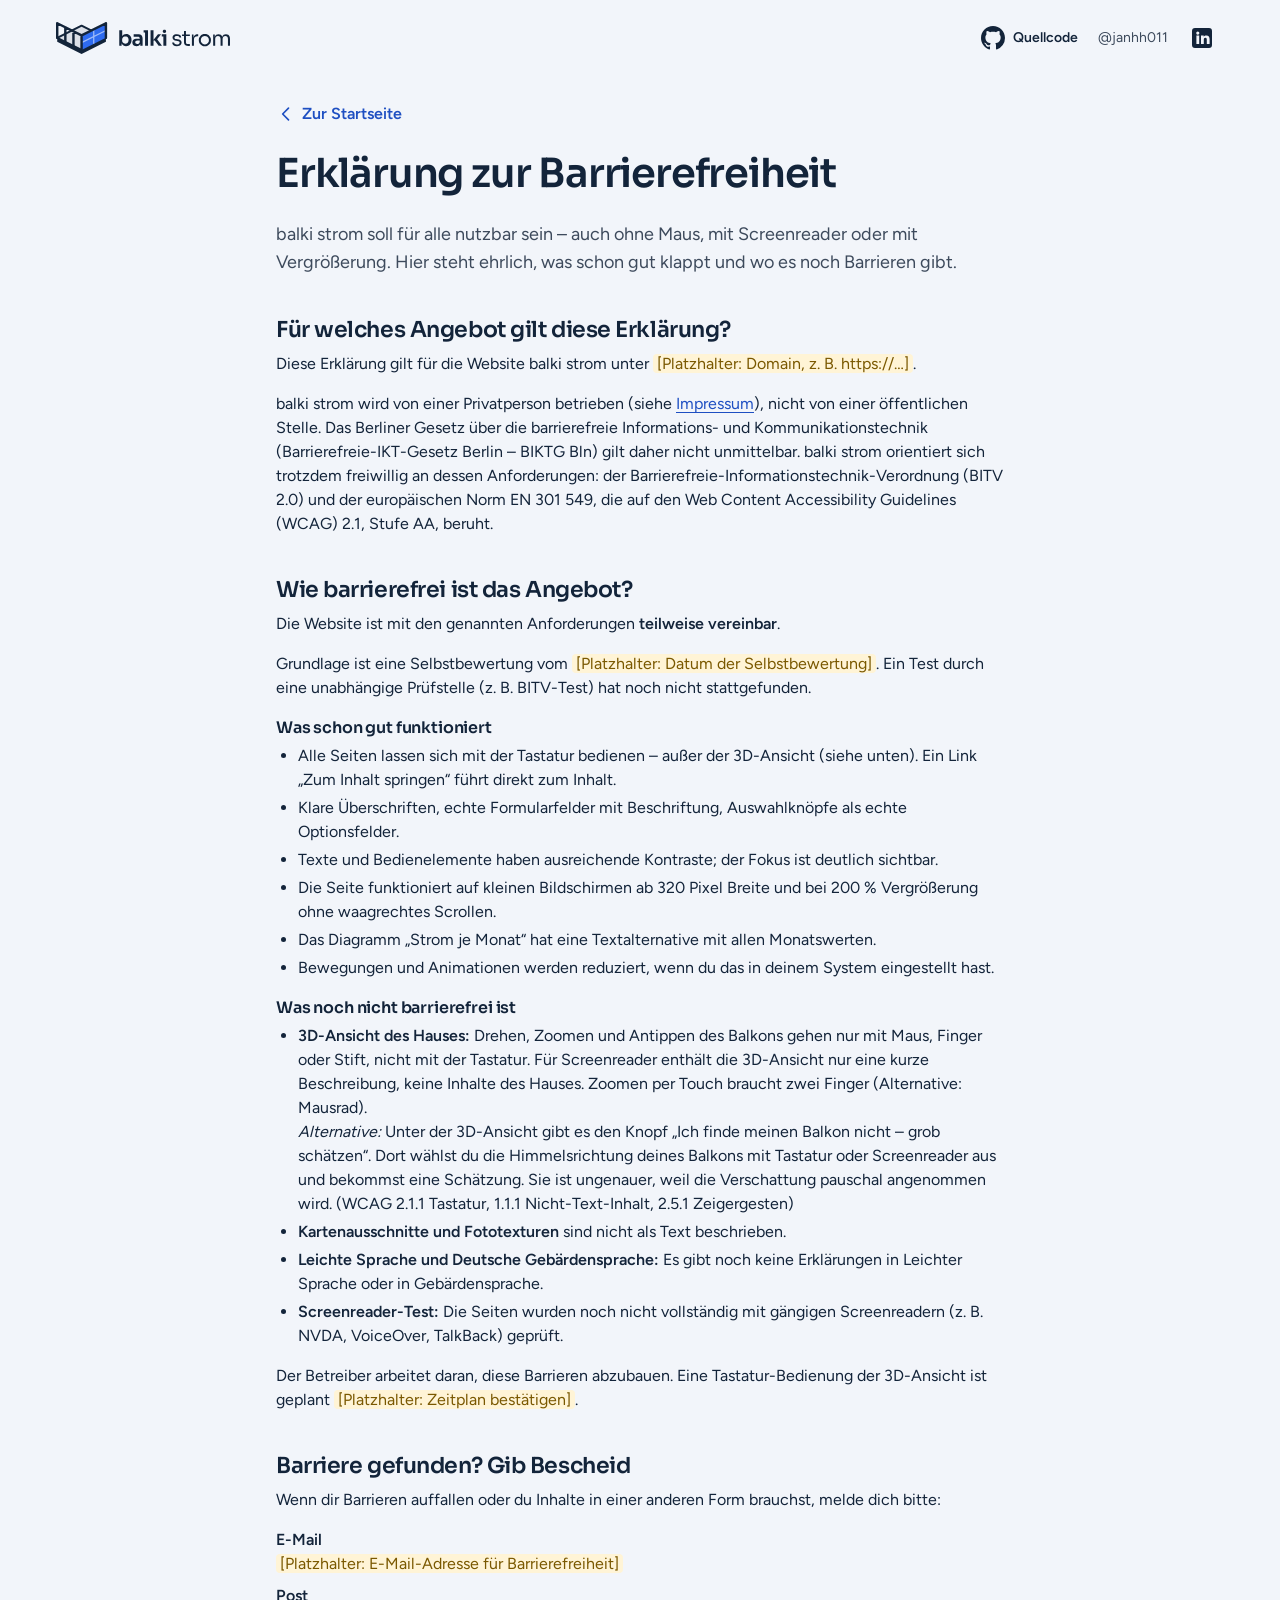
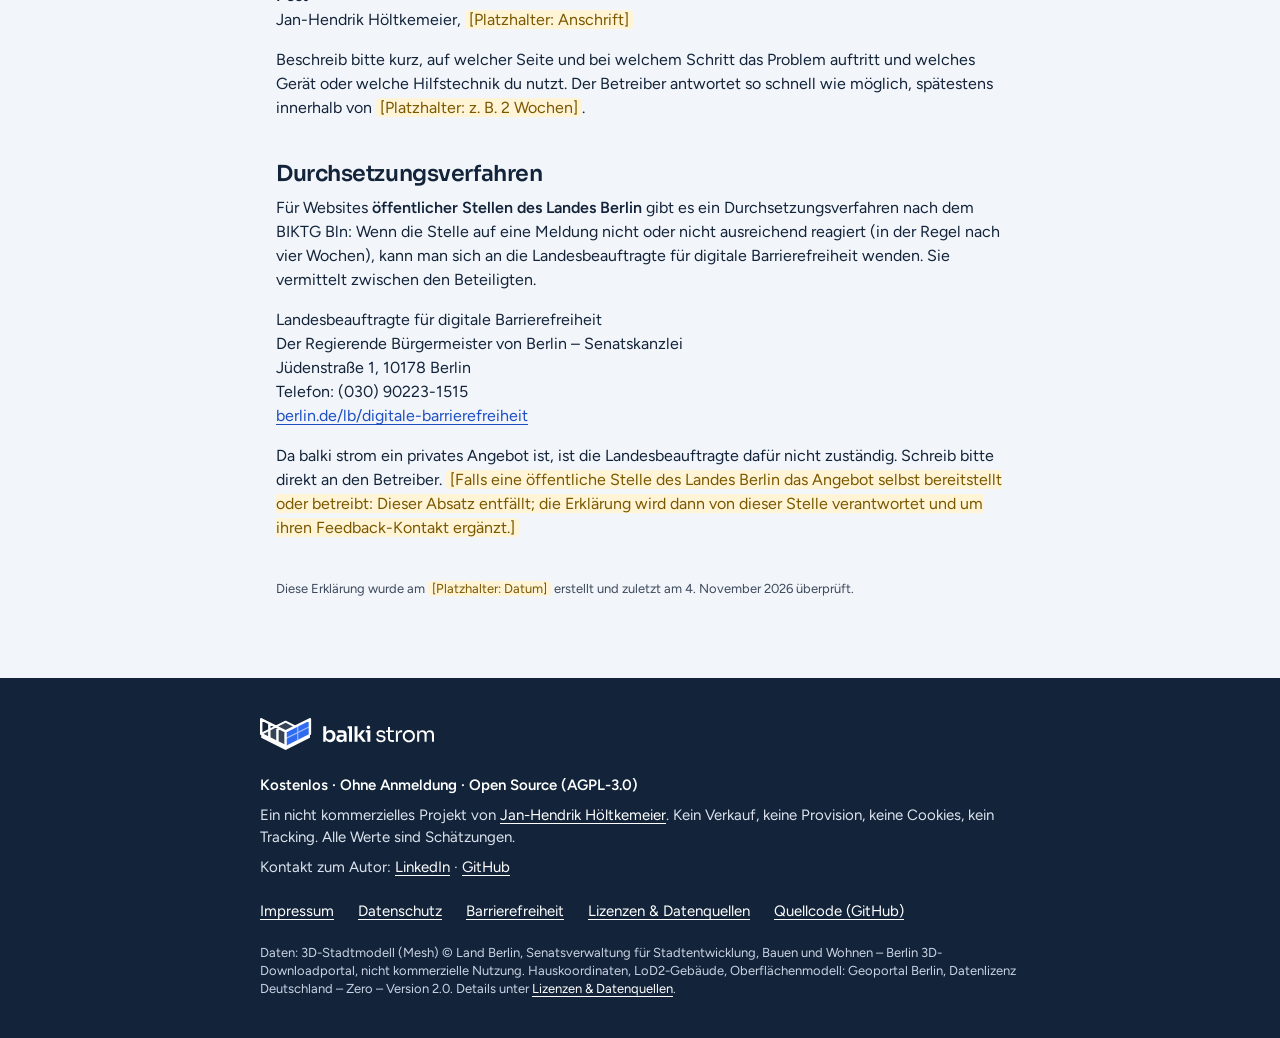
==== commit 6b06c7c9: "Neutrale Tonalität: kein Unternehmens-„wir“ mehr - Seite, Fehlertexte und Rechtsseiten neutral formu" ====
--- a/web/barrierefreiheit.html
+++ b/web/barrierefreiheit.html
@@ -38,7 +38,7 @@
 
   <h2>Für welches Angebot gilt diese Erklärung?</h2>
   <p>Diese Erklärung gilt für die Website balki strom unter <mark class="platzhalter">[Platzhalter: Domain, z. B. https://…]</mark>.</p>
-  <p>balki strom wird von einer Privatperson betrieben (siehe <a href="impressum.html">Impressum</a>), nicht von einer öffentlichen Stelle. Das Berliner Gesetz über die barrierefreie Informations- und Kommunikationstechnik (Barrierefreie-IKT-Gesetz Berlin – BIKTG Bln) gilt daher nicht unmittelbar. Wir orientieren uns trotzdem freiwillig an dessen Anforderungen: der Barrierefreie-Informationstechnik-Verordnung (BITV 2.0) und der europäischen Norm EN 301 549, die auf den Web Content Accessibility Guidelines (WCAG) 2.1, Stufe AA, beruht.</p>
+  <p>balki strom wird von einer Privatperson betrieben (siehe <a href="impressum.html">Impressum</a>), nicht von einer öffentlichen Stelle. Das Berliner Gesetz über die barrierefreie Informations- und Kommunikationstechnik (Barrierefreie-IKT-Gesetz Berlin – BIKTG Bln) gilt daher nicht unmittelbar. balki strom orientiert sich trotzdem freiwillig an dessen Anforderungen: der Barrierefreie-Informationstechnik-Verordnung (BITV 2.0) und der europäischen Norm EN 301 549, die auf den Web Content Accessibility Guidelines (WCAG) 2.1, Stufe AA, beruht.</p>
 
   <h2>Wie barrierefrei ist das Angebot?</h2>
   <p>Die Website ist mit den genannten Anforderungen <b>teilweise vereinbar</b>.</p>
@@ -61,9 +61,9 @@
     <li><b>Leichte Sprache und Deutsche Gebärdensprache:</b> Es gibt noch keine Erklärungen in Leichter Sprache oder in Gebärdensprache.</li>
     <li><b>Screenreader-Test:</b> Die Seiten wurden noch nicht vollständig mit gängigen Screenreadern (z. B. NVDA, VoiceOver, TalkBack) geprüft.</li>
   </ul>
-  <p>Wir arbeiten daran, diese Barrieren abzubauen. Eine Tastatur-Bedienung der 3D-Ansicht ist geplant <mark class="platzhalter">[Platzhalter: Zeitplan bestätigen]</mark>.</p>
+  <p>Der Betreiber arbeitet daran, diese Barrieren abzubauen. Eine Tastatur-Bedienung der 3D-Ansicht ist geplant <mark class="platzhalter">[Platzhalter: Zeitplan bestätigen]</mark>.</p>
 
-  <h2>Barriere gefunden? Schreib uns</h2>
+  <h2>Barriere gefunden? Gib Bescheid</h2>
   <p>Wenn dir Barrieren auffallen oder du Inhalte in einer anderen Form brauchst, melde dich bitte:</p>
   <dl>
     <dt>E-Mail</dt>
@@ -71,7 +71,7 @@
     <dt>Post</dt>
     <dd>Jan-Hendrik Höltkemeier, <mark class="platzhalter">[Platzhalter: Anschrift]</mark></dd>
   </dl>
-  <p>Beschreib bitte kurz, auf welcher Seite und bei welchem Schritt das Problem auftritt und welches Gerät oder welche Hilfstechnik du nutzt. Wir antworten so schnell wie möglich, spätestens innerhalb von <mark class="platzhalter">[Platzhalter: z. B. 2 Wochen]</mark>.</p>
+  <p>Beschreib bitte kurz, auf welcher Seite und bei welchem Schritt das Problem auftritt und welches Gerät oder welche Hilfstechnik du nutzt. Der Betreiber antwortet so schnell wie möglich, spätestens innerhalb von <mark class="platzhalter">[Platzhalter: z. B. 2 Wochen]</mark>.</p>
 
   <h2>Durchsetzungsverfahren</h2>
   <p>Für Websites <b>öffentlicher Stellen des Landes Berlin</b> gibt es ein Durchsetzungsverfahren nach dem BIKTG Bln: Wenn die Stelle auf eine Meldung nicht oder nicht ausreichend reagiert (in der Regel nach vier Wochen), kann man sich an die Landesbeauftragte für digitale Barrierefreiheit wenden. Sie vermittelt zwischen den Beteiligten.</p>
@@ -82,7 +82,7 @@
     Telefon: (030) 90223-1515<br>
     <a href="https://www.berlin.de/lb/digitale-barrierefreiheit/" target="_blank" rel="noopener noreferrer">berlin.de/lb/digitale-barrierefreiheit</a>
   </address>
-  <p>Da balki strom ein privates Angebot ist, ist die Landesbeauftragte dafür nicht zuständig. Schreib uns bitte direkt. <mark class="platzhalter">[Falls eine öffentliche Stelle des Landes Berlin das Angebot selbst bereitstellt oder betreibt: Dieser Absatz entfällt; die Erklärung wird dann von dieser Stelle verantwortet und um ihren Feedback-Kontakt ergänzt.]</mark></p>
+  <p>Da balki strom ein privates Angebot ist, ist die Landesbeauftragte dafür nicht zuständig. Schreib bitte direkt an den Betreiber. <mark class="platzhalter">[Falls eine öffentliche Stelle des Landes Berlin das Angebot selbst bereitstellt oder betreibt: Dieser Absatz entfällt; die Erklärung wird dann von dieser Stelle verantwortet und um ihren Feedback-Kontakt ergänzt.]</mark></p>
 
   <p class="klein stand">Diese Erklärung wurde am <mark class="platzhalter">[Platzhalter: Datum]</mark> erstellt und zuletzt am 4. November 2026 überprüft.</p>
 </main>
@@ -92,7 +92,7 @@
     <img class="fuss-logo" src="bilder/logo-dunkel.svg" alt="balki strom" width="174" height="32">
     <h2 class="sr">Über das Projekt</h2>
     <p class="fuss-claim">Kostenlos · Ohne&nbsp;Anmeldung · Open&nbsp;Source (AGPL-3.0)</p>
-    <p class="fuss-text">Ein nicht kommerzielles Projekt von <a href="https://github.com/janhh011" target="_blank" rel="noopener noreferrer">Jan-Hendrik Höltkemeier</a>. Wir verkaufen nichts, bekommen keine Provision, setzen keine Cookies und tracken niemanden. Alle Werte sind Schätzungen.</p>
+    <p class="fuss-text">Ein nicht kommerzielles Projekt von <a href="https://github.com/janhh011" target="_blank" rel="noopener noreferrer">Jan-Hendrik Höltkemeier</a>. Kein Verkauf, keine Provision, keine Cookies, kein Tracking. Alle Werte sind Schätzungen.</p>
     <p class="fuss-person">Kontakt zum Autor: <a href="https://www.linkedin.com/in/jan-hendrik-h%C3%B6ltkemeier/" target="_blank" rel="noopener noreferrer">LinkedIn</a> · <a href="https://github.com/janhh011" target="_blank" rel="noopener noreferrer">GitHub</a></p>
     <nav aria-label="Rechtliches und Projekt">
       <ul class="fuss-nav">
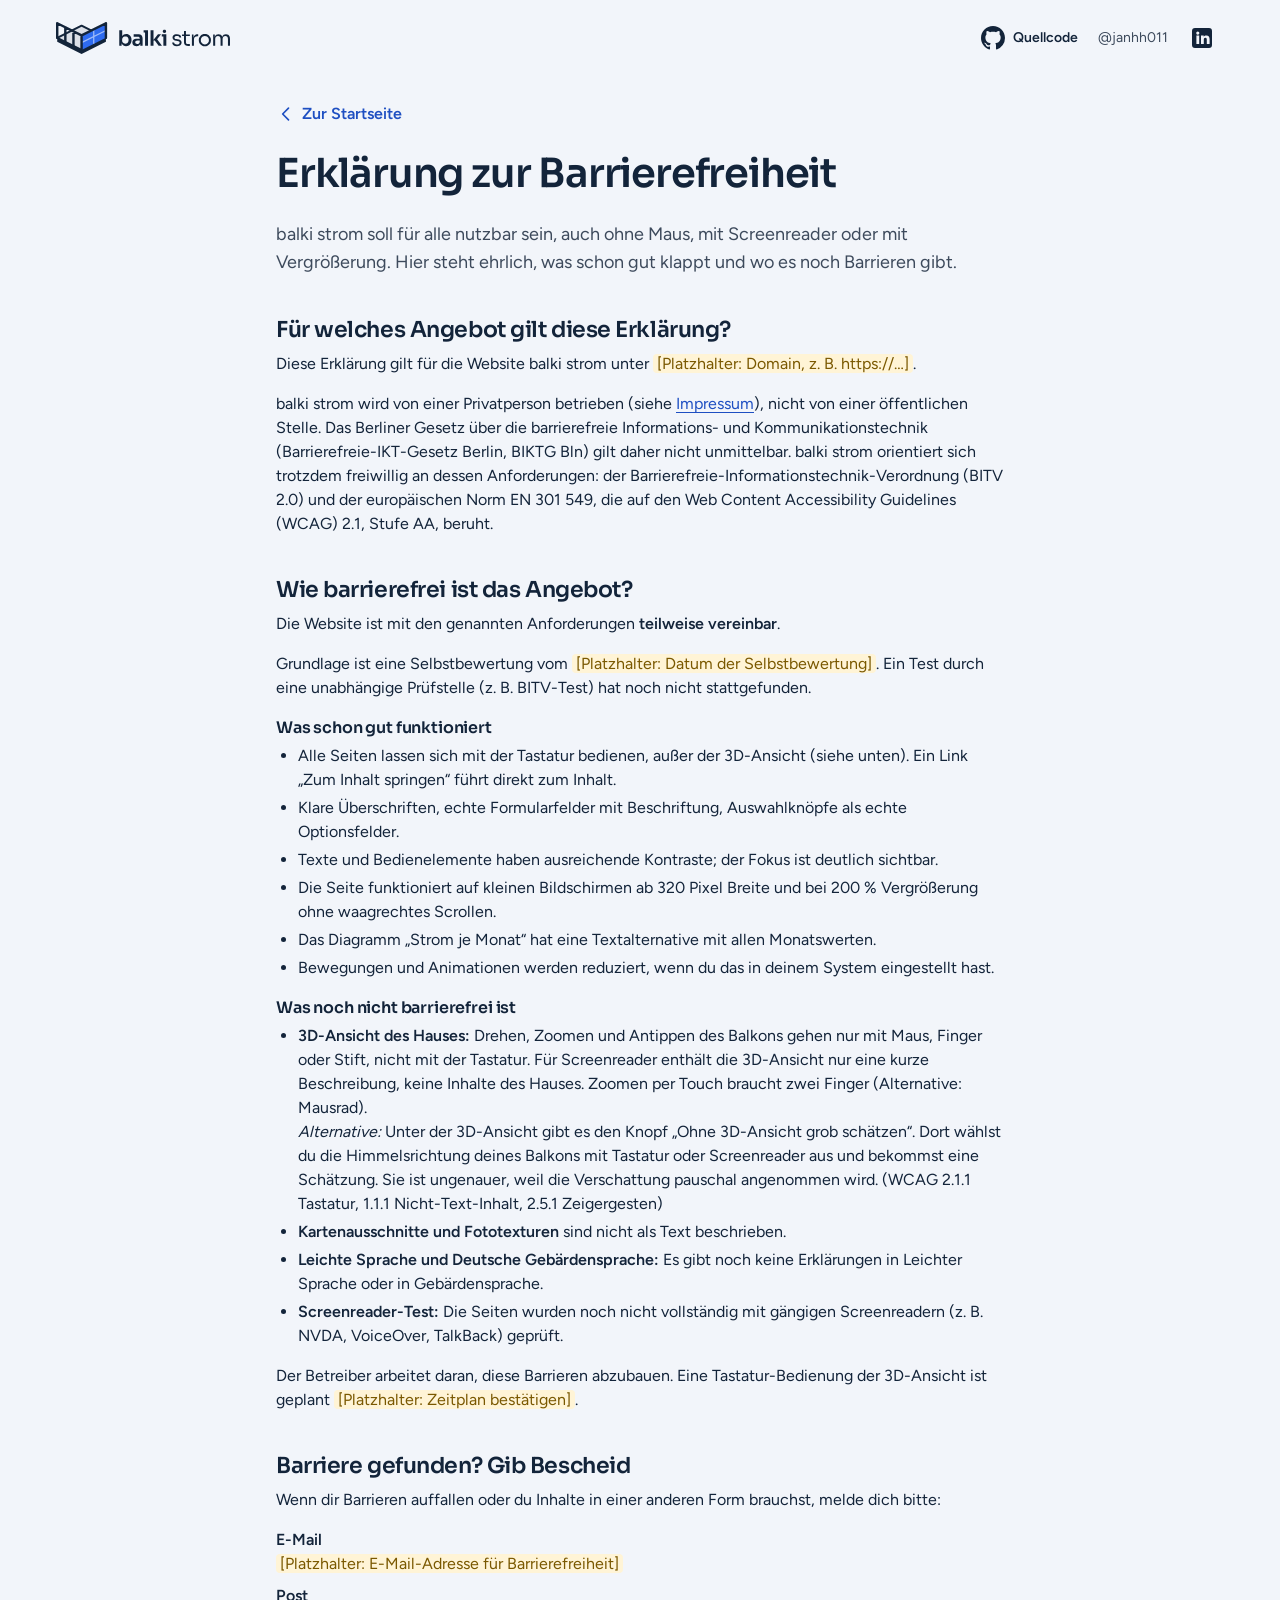
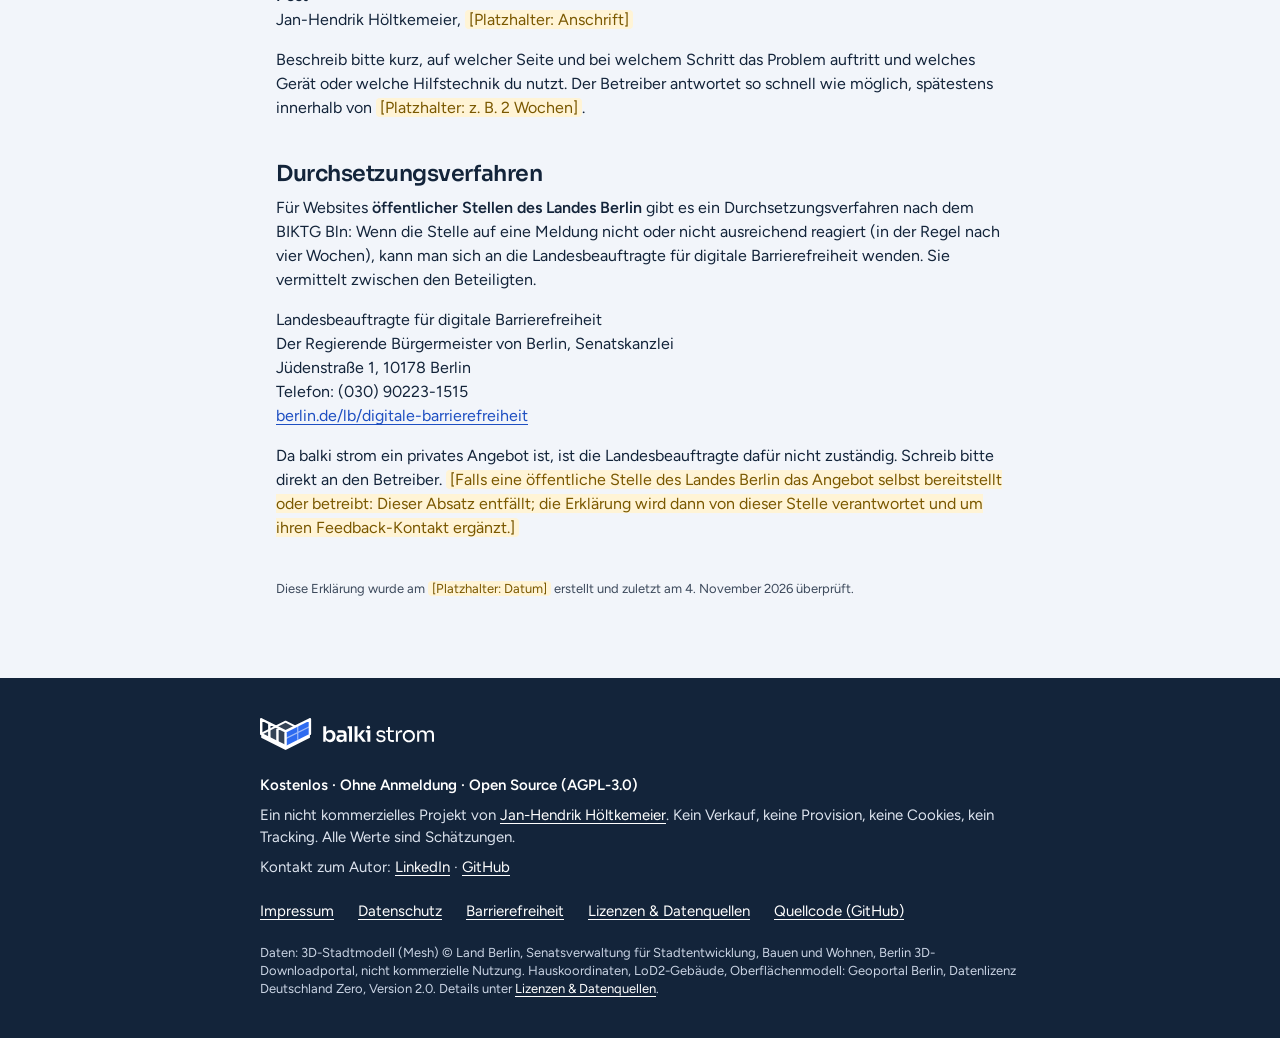
==== commit 5e2ffd3b: "Sachliche Startseite, keine Gedankenstriche, für Mieter*innen und Eigentümer*innen - Titel „Balkonkr" ====
--- a/web/barrierefreiheit.html
+++ b/web/barrierefreiheit.html
@@ -5,7 +5,7 @@
 <meta name="viewport" content="width=device-width, initial-scale=1">
 <meta http-equiv="Content-Security-Policy" content="default-src 'self'; script-src 'none'; style-src 'self'; img-src 'self' data:; font-src 'self'; connect-src 'none'; object-src 'none'; base-uri 'none'; form-action 'none'">
 <meta name="referrer" content="no-referrer">
-<title>Barrierefreiheit – balki strom</title>
+<title>Barrierefreiheit | balki strom</title>
 <meta name="description" content="Erklärung zur Barrierefreiheit von balki strom.">
 <meta name="theme-color" content="#F2F5FA">
 <link rel="icon" href="favicon.svg" type="image/svg+xml">
@@ -18,7 +18,7 @@
 <a class="skip" href="#inhalt">Zum Inhalt springen</a>
 
 <header class="kopf">
-  <a class="logo" href="./"><img src="bilder/logo.svg" alt="balki strom – zur Startseite" width="174" height="32"></a>
+  <a class="logo" href="./"><img src="bilder/logo.svg" alt="balki strom, zur Startseite" width="174" height="32"></a>
   <nav class="kopf-nav" aria-label="Projekt und Autor">
     <a class="kopf-link" href="https://github.com/janhh011/balki_strom" target="_blank" rel="noopener noreferrer">
       <svg viewBox="0 0 16 16" width="24" height="24" aria-hidden="true" focusable="false"><path fill="currentColor" d="M8 0C3.58 0 0 3.58 0 8c0 3.54 2.29 6.53 5.47 7.59.4.07.55-.17.55-.38 0-.19-.01-.82-.01-1.49-2.01.37-2.53-.49-2.69-.94-.09-.23-.48-.94-.82-1.13-.28-.15-.68-.52-.01-.53.63-.01 1.08.58 1.23.82.72 1.21 1.87.87 2.33.66.07-.52.28-.87.51-1.07-1.78-.2-3.64-.89-3.64-3.95 0-.87.31-1.59.82-2.15-.08-.2-.36-1.02.08-2.12 0 0 .67-.21 2.2.82.64-.18 1.32-.27 2-.27.68 0 1.36.09 2 .27 1.53-1.04 2.2-.82 2.2-.82.44 1.1.16 1.92.08 2.12.51.56.82 1.27.82 2.15 0 3.07-1.87 3.75-3.65 3.95.29.25.54.73.54 1.48 0 1.07-.01 1.93-.01 2.2 0 .21.15.46.55.38A8.01 8.01 0 0 0 16 8c0-4.42-3.58-8-8-8z"/></svg>
@@ -34,11 +34,11 @@
 <main class="seite" id="inhalt">
   <a class="zurueck" href="./"><svg viewBox="0 0 24 24" width="20" height="20" aria-hidden="true" focusable="false"><path d="M15 5l-7 7 7 7" fill="none" stroke="currentColor" stroke-width="2" stroke-linecap="round" stroke-linejoin="round"/></svg>Zur Startseite</a>
   <h1>Erklärung zur Barrierefreiheit</h1>
-  <p class="lead">balki strom soll für alle nutzbar sein – auch ohne Maus, mit Screenreader oder mit Vergrößerung. Hier steht ehrlich, was schon gut klappt und wo es noch Barrieren gibt.</p>
+  <p class="lead">balki strom soll für alle nutzbar sein, auch ohne Maus, mit Screenreader oder mit Vergrößerung. Hier steht ehrlich, was schon gut klappt und wo es noch Barrieren gibt.</p>
 
   <h2>Für welches Angebot gilt diese Erklärung?</h2>
   <p>Diese Erklärung gilt für die Website balki strom unter <mark class="platzhalter">[Platzhalter: Domain, z. B. https://…]</mark>.</p>
-  <p>balki strom wird von einer Privatperson betrieben (siehe <a href="impressum.html">Impressum</a>), nicht von einer öffentlichen Stelle. Das Berliner Gesetz über die barrierefreie Informations- und Kommunikationstechnik (Barrierefreie-IKT-Gesetz Berlin – BIKTG Bln) gilt daher nicht unmittelbar. balki strom orientiert sich trotzdem freiwillig an dessen Anforderungen: der Barrierefreie-Informationstechnik-Verordnung (BITV 2.0) und der europäischen Norm EN 301 549, die auf den Web Content Accessibility Guidelines (WCAG) 2.1, Stufe AA, beruht.</p>
+  <p>balki strom wird von einer Privatperson betrieben (siehe <a href="impressum.html">Impressum</a>), nicht von einer öffentlichen Stelle. Das Berliner Gesetz über die barrierefreie Informations- und Kommunikationstechnik (Barrierefreie-IKT-Gesetz Berlin, BIKTG Bln) gilt daher nicht unmittelbar. balki strom orientiert sich trotzdem freiwillig an dessen Anforderungen: der Barrierefreie-Informationstechnik-Verordnung (BITV 2.0) und der europäischen Norm EN 301 549, die auf den Web Content Accessibility Guidelines (WCAG) 2.1, Stufe AA, beruht.</p>
 
   <h2>Wie barrierefrei ist das Angebot?</h2>
   <p>Die Website ist mit den genannten Anforderungen <b>teilweise vereinbar</b>.</p>
@@ -46,7 +46,7 @@
 
   <h3>Was schon gut funktioniert</h3>
   <ul>
-    <li>Alle Seiten lassen sich mit der Tastatur bedienen – außer der 3D-Ansicht (siehe unten). Ein Link „Zum Inhalt springen“ führt direkt zum Inhalt.</li>
+    <li>Alle Seiten lassen sich mit der Tastatur bedienen, außer der 3D-Ansicht (siehe unten). Ein Link „Zum Inhalt springen“ führt direkt zum Inhalt.</li>
     <li>Klare Überschriften, echte Formularfelder mit Beschriftung, Auswahlknöpfe als echte Optionsfelder.</li>
     <li>Texte und Bedienelemente haben ausreichende Kontraste; der Fokus ist deutlich sichtbar.</li>
     <li>Die Seite funktioniert auf kleinen Bildschirmen ab 320 Pixel Breite und bei 200 % Vergrößerung ohne waagrechtes Scrollen.</li>
@@ -56,7 +56,7 @@
 
   <h3>Was noch nicht barrierefrei ist</h3>
   <ul>
-    <li><b>3D-Ansicht des Hauses:</b> Drehen, Zoomen und Antippen des Balkons gehen nur mit Maus, Finger oder Stift, nicht mit der Tastatur. Für Screenreader enthält die 3D-Ansicht nur eine kurze Beschreibung, keine Inhalte des Hauses. Zoomen per Touch braucht zwei Finger (Alternative: Mausrad). <br><i>Alternative:</i> Unter der 3D-Ansicht gibt es den Knopf „Ich finde meinen Balkon nicht – grob schätzen“. Dort wählst du die Himmelsrichtung deines Balkons mit Tastatur oder Screenreader aus und bekommst eine Schätzung. Sie ist ungenauer, weil die Verschattung pauschal angenommen wird. (WCAG 2.1.1 Tastatur, 1.1.1 Nicht-Text-Inhalt, 2.5.1 Zeigergesten)</li>
+    <li><b>3D-Ansicht des Hauses:</b> Drehen, Zoomen und Antippen des Balkons gehen nur mit Maus, Finger oder Stift, nicht mit der Tastatur. Für Screenreader enthält die 3D-Ansicht nur eine kurze Beschreibung, keine Inhalte des Hauses. Zoomen per Touch braucht zwei Finger (Alternative: Mausrad). <br><i>Alternative:</i> Unter der 3D-Ansicht gibt es den Knopf „Ohne 3D-Ansicht grob schätzen“. Dort wählst du die Himmelsrichtung deines Balkons mit Tastatur oder Screenreader aus und bekommst eine Schätzung. Sie ist ungenauer, weil die Verschattung pauschal angenommen wird. (WCAG 2.1.1 Tastatur, 1.1.1 Nicht-Text-Inhalt, 2.5.1 Zeigergesten)</li>
     <li><b>Kartenausschnitte und Fototexturen</b> sind nicht als Text beschrieben.</li>
     <li><b>Leichte Sprache und Deutsche Gebärdensprache:</b> Es gibt noch keine Erklärungen in Leichter Sprache oder in Gebärdensprache.</li>
     <li><b>Screenreader-Test:</b> Die Seiten wurden noch nicht vollständig mit gängigen Screenreadern (z. B. NVDA, VoiceOver, TalkBack) geprüft.</li>
@@ -77,7 +77,7 @@
   <p>Für Websites <b>öffentlicher Stellen des Landes Berlin</b> gibt es ein Durchsetzungsverfahren nach dem BIKTG Bln: Wenn die Stelle auf eine Meldung nicht oder nicht ausreichend reagiert (in der Regel nach vier Wochen), kann man sich an die Landesbeauftragte für digitale Barrierefreiheit wenden. Sie vermittelt zwischen den Beteiligten.</p>
   <address>
     Landesbeauftragte für digitale Barrierefreiheit<br>
-    Der Regierende Bürgermeister von Berlin – Senatskanzlei<br>
+    Der Regierende Bürgermeister von Berlin, Senatskanzlei<br>
     Jüdenstraße 1, 10178 Berlin<br>
     Telefon: (030) 90223-1515<br>
     <a href="https://www.berlin.de/lb/digitale-barrierefreiheit/" target="_blank" rel="noopener noreferrer">berlin.de/lb/digitale-barrierefreiheit</a>
@@ -103,7 +103,7 @@
         <li><a href="https://github.com/janhh011/balki_strom" target="_blank" rel="noopener noreferrer">Quellcode (GitHub)</a></li>
       </ul>
     </nav>
-    <p class="klein fuss-daten">Daten: 3D-Stadtmodell (Mesh) © Land Berlin, Senatsverwaltung für Stadtentwicklung, Bauen und Wohnen – Berlin 3D-Downloadportal, nicht kommerzielle Nutzung. Hauskoordinaten, LoD2-Gebäude, Oberflächenmodell: Geoportal Berlin, Datenlizenz Deutschland – Zero – Version 2.0. Details unter <a href="lizenzen.html">Lizenzen &amp; Datenquellen</a>.</p>
+    <p class="klein fuss-daten">Daten: 3D-Stadtmodell (Mesh) © Land Berlin, Senatsverwaltung für Stadtentwicklung, Bauen und Wohnen, Berlin 3D-Downloadportal, nicht kommerzielle Nutzung. Hauskoordinaten, LoD2-Gebäude, Oberflächenmodell: Geoportal Berlin, Datenlizenz Deutschland Zero, Version 2.0. Details unter <a href="lizenzen.html">Lizenzen &amp; Datenquellen</a>.</p>
   </div>
 </footer>
 </body>
--- a/web/css/app.css
+++ b/web/css/app.css
@@ -267,9 +267,6 @@
 .fuss-nav a { display: inline-block; padding: 6px 0; }
 .fuss .fuss-daten { margin: 0; }
 
-/* Attrappe des Viewers */
-.attrappe { position: absolute; inset: 0; display: flex; align-items: center; justify-content: center; padding: var(--s3); }
-.attrappe-svg { width: 100%; height: 100%; max-width: 420px; }
 .a-wand { fill: #E9DCC7; stroke: #C9B898; }
 .a-titel { font: 600 11px var(--figtree); fill: var(--text-2); }
 .a-fenster { fill: #9FB3CC; }
@@ -306,3 +303,9 @@
 .lizenztext p { margin: 0 0 var(--s2); }
 .lizenztext p:last-child { margin: 0; }
 .stand { margin-top: var(--s5); }
+
+/* Fälle in Schritt 1 (Miete / Eigentum) */
+.fall { font: 600 16px/24px var(--figtree); margin: var(--s3) 0 var(--s1); }
+.schritt-kopf + .fall { margin-top: 0; }
+.mail + .fall { margin-top: var(--s4); }
+.start h1 + .vertrauen { margin: 0 0 var(--s3); }
